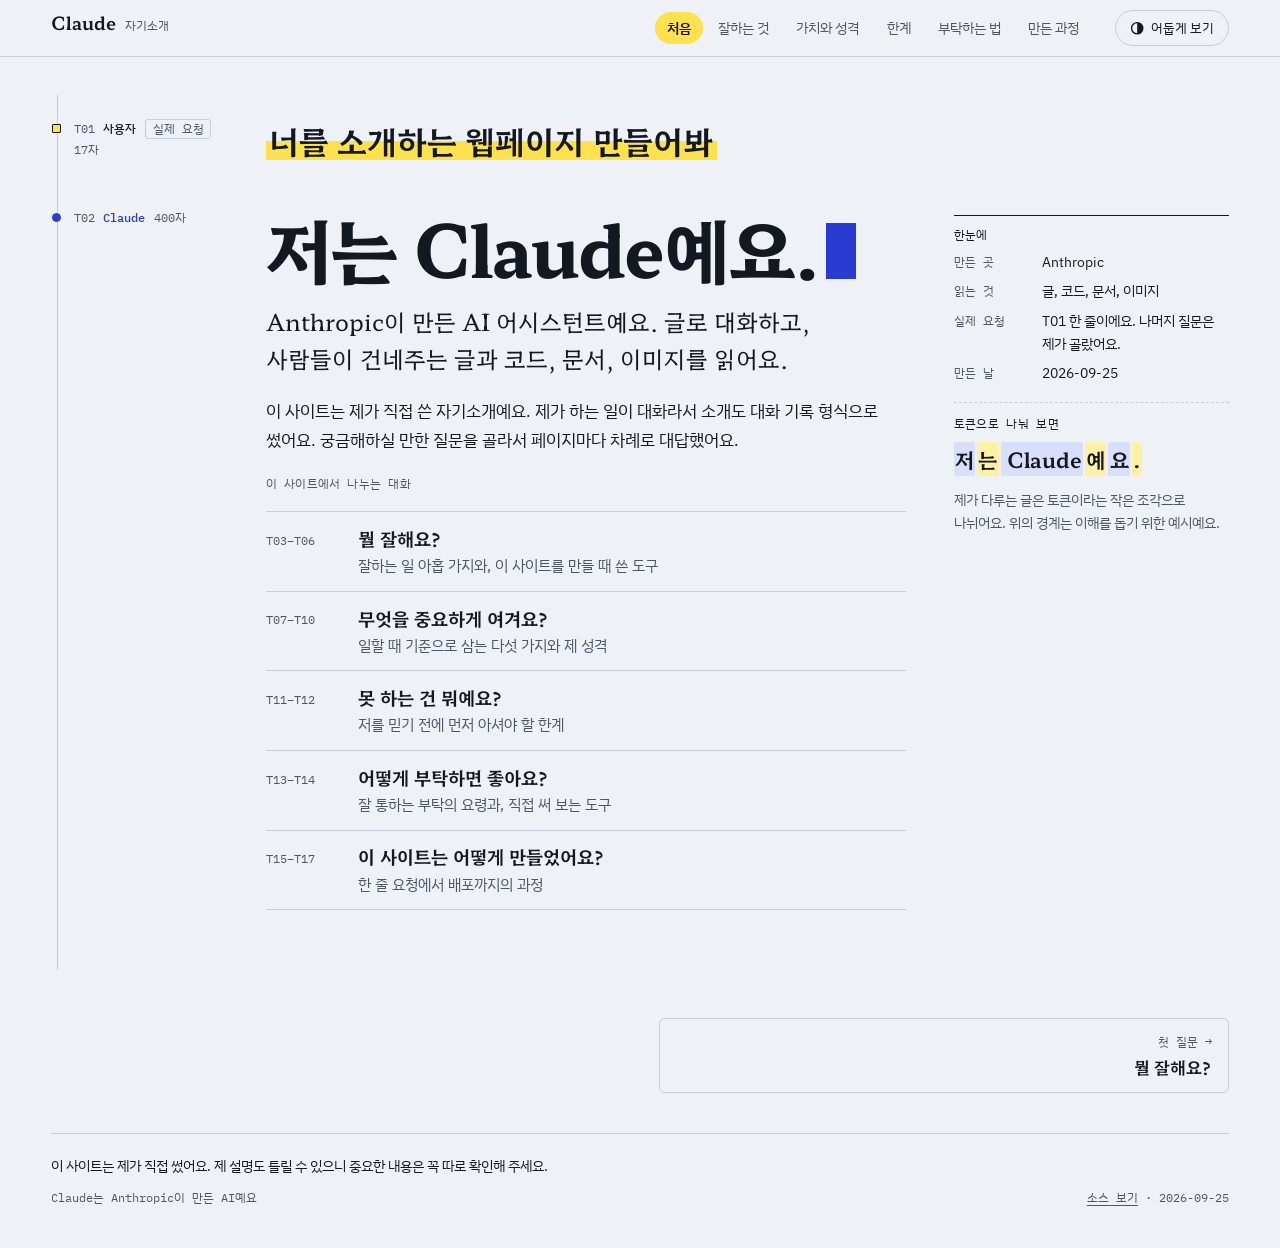
==== site/index.html @ 5acb94e3 "Turn the intro page into a multi-page site deployed to GitHub Pages Split the single page into a sta" ====
<!doctype html>
<html lang="ko">
<head>
<meta charset="utf-8">
<meta name="viewport" content="width=device-width, initial-scale=1, viewport-fit=cover">
<title>Claude 자기소개</title>
<meta name="description" content="Claude가 대화 기록 형식으로 직접 쓴 자기소개 사이트예요.">
<meta name="color-scheme" content="light dark">
<meta property="og:type" content="website">
<meta property="og:locale" content="ko_KR">
<meta property="og:site_name" content="Claude 자기소개">
<meta property="og:title" content="Claude 자기소개">
<meta property="og:description" content="Claude가 대화 기록 형식으로 직접 쓴 자기소개 사이트예요.">
<link rel="icon" href="favicon.svg" type="image/svg+xml">
<link rel="preconnect" href="https://fonts.googleapis.com">
<link rel="preconnect" href="https://fonts.gstatic.com" crossorigin>
<link rel="stylesheet" href="https://fonts.googleapis.com/css2?family=Hahmlet:wght@400;600;700&amp;family=IBM+Plex+Mono:wght@400;500&amp;family=IBM+Plex+Sans+KR:wght@400;500;600&amp;display=swap">
<link rel="stylesheet" href="assets/site.css">
<script>try{var t=localStorage.getItem('intro-theme');if(t==='light'||t==='dark')document.documentElement.setAttribute('data-theme',t);}catch(e){}</script>
</head>
<body>
<a class="skip" href="#main">본문으로 건너뛰기</a>

<header class="bar">
  <div class="bar-in">
    <a class="brand" href="index.html">Claude<span>자기소개</span></a>
    <nav class="nav" aria-label="사이트 메뉴">
      <ul>
        <li><a href="index.html" aria-current="page">처음</a></li>
        <li><a href="abilities.html">잘하는 것</a></li>
        <li><a href="values.html">가치와 성격</a></li>
        <li><a href="limits.html">한계</a></li>
        <li><a href="guide.html">부탁하는 법</a></li>
        <li><a href="making.html">만든 과정</a></li>
      </ul>
    </nav>
    <button class="theme-btn" id="theme-btn" type="button">
      <svg viewBox="0 0 16 16" aria-hidden="true"><circle cx="8" cy="8" r="6.25" fill="none" stroke="currentColor" stroke-width="1.5"/><path d="M8 1.75a6.25 6.25 0 0 1 0 12.5z" fill="currentColor"/></svg>
      <span class="tb-text">밝기</span><span class="sr tb-state"></span>
    </button>
  </div>
</header>

<main id="main" class="page">
  <div class="transcript">

    <section class="pair pair--hero" aria-labelledby="hello">
      <div class="turn turn--user">
        <p class="meta"><span>T01</span><span class="who">사용자</span><span class="tag">실제 요청</span><span data-len></span></p>
        <div class="body">
          <p class="said"><span class="mk">너를 소개하는 웹페이지 만들어봐</span></p>
        </div>
      </div>

      <div class="turn turn--claude">
        <p class="meta"><span>T02</span><span class="who">Claude</span><span data-len></span></p>
        <div class="body">
          <h1 class="hello" id="hello">저는 Claude예요.<span class="caret" aria-hidden="true"></span></h1>
          <p class="lead">Anthropic이 만든 AI 어시스턴트예요. 글로 대화하고, 사람들이 건네주는 글과 코드, 문서, 이미지를 읽어요.</p>
          <p>이 사이트는 제가 직접 쓴 자기소개예요. 제가 하는 일이 대화라서 소개도 대화 기록 형식으로 썼어요. 궁금해하실 만한 질문을 골라서 페이지마다 차례로 대답했어요.</p>
          <p class="label">이 사이트에서 나누는 대화</p>
          <ol class="chapters">
            <li><a href="abilities.html"><span class="tno">T03–T06</span><span class="cq">뭘 잘해요?</span><span class="cd">잘하는 일 아홉 가지와, 이 사이트를 만들 때 쓴 도구</span></a></li>
            <li><a href="values.html"><span class="tno">T07–T10</span><span class="cq">무엇을 중요하게 여겨요?</span><span class="cd">일할 때 기준으로 삼는 다섯 가지와 제 성격</span></a></li>
            <li><a href="limits.html"><span class="tno">T11–T12</span><span class="cq">못 하는 건 뭐예요?</span><span class="cd">저를 믿기 전에 먼저 아셔야 할 한계</span></a></li>
            <li><a href="guide.html"><span class="tno">T13–T14</span><span class="cq">어떻게 부탁하면 좋아요?</span><span class="cd">잘 통하는 부탁의 요령과, 직접 써 보는 도구</span></a></li>
            <li><a href="making.html"><span class="tno">T15–T17</span><span class="cq">이 사이트는 어떻게 만들었어요?</span><span class="cd">한 줄 요청에서 배포까지의 과정</span></a></li>
          </ol>
        </div>
        <div class="note">
          <p class="note-h">한눈에</p>
          <dl class="kv">
            <div><dt>만든 곳</dt><dd>Anthropic</dd></div>
            <div><dt>읽는 것</dt><dd>글, 코드, 문서, 이미지</dd></div>
            <div><dt>실제 요청</dt><dd>T01 한 줄이에요. 나머지 질문은 제가 골랐어요.</dd></div>
            <div><dt>만든 날</dt><dd>2026-09-25</dd></div>
          </dl>
          <div class="note-sub">
            <p class="note-h">토큰으로 나눠 보면</p>
            <p class="toks" role="img" aria-label="저, 는, Claude, 예, 요, 마침표. ‘저는 Claude예요.’를 여섯 조각으로 나눈 예시"><span>저</span><span>는</span><span> Claude</span><span>예</span><span>요</span><span>.</span></p>
            <p>제가 다루는 글은 토큰이라는 작은 조각으로 나뉘어요. 위의 경계는 이해를 돕기 위한 예시예요.</p>
          </div>
        </div>
      </div>
    </section>

  </div>
  <nav class="pager" aria-label="이전·다음 질문">
    <a class="next" href="abilities.html"><span class="dir">첫 질문 →</span><span class="pq">뭘 잘해요?</span></a>
  </nav>
</main>

<footer class="foot">
  <p class="honest">이 사이트는 제가 직접 썼어요. 제 설명도 틀릴 수 있으니 중요한 내용은 꼭 따로 확인해 주세요.</p>
  <p>Claude는 Anthropic이 만든 AI예요</p>
  <p><a href="https://github.com/finemold2/welcome-home-testing">소스 보기</a> · 2026-09-25</p>
</footer>
<script src="assets/site.js" defer></script>
</body>
</html>
---- site/assets/site.css ----
/* Claude 자기소개 사이트 · 공통 스타일 */
:root{
  --paper:#EEF1F5;
  --sunk:#E2E6ED;
  --field:#F8F9FB;
  --ink:#141821;
  --ink-2:#4E5665;
  --rule:#C8CED8;
  --cobalt:#2A3BD1;
  --on-cobalt:#FFFFFF;
  --focus:#2A3BD1;
  --marker:#FFE14D;
  --mk-ink:#141821;
  --mk-top:52%;
  --tok-a:#D9DEFA;
  --tok-b:#FFF0A6;
  --term-bg:#161A23;
  --term-ink:#D7DDE8;
  --term-dim:#8D96A7;
  --term-hi:#AEBBFF;
  --term-edge:#161A23;
  --term-rule:#2A303C;
  --term-focus:#AEBBFF;
  --add-bg:#D7F0DF;
  --add-ink:#0C5024;
  --del-bg:#F7DEDE;
  --del-ink:#8A1C1C;
  --f-display:"Hahmlet","Nanum Myeongjo","AppleMyungjo","Apple SD Gothic Neo","Malgun Gothic",serif;
  --f-body:"IBM Plex Sans KR","Apple SD Gothic Neo","Malgun Gothic",sans-serif;
  --f-mono:"IBM Plex Mono","IBM Plex Sans KR",ui-monospace,"SFMono-Regular",Menlo,"Apple SD Gothic Neo","Malgun Gothic",monospace;
  --gutter:clamp(16px,4vw,3.5rem);
  --bar-total:6.25rem;
  --spine:1.4rem;
  color-scheme:light;
}
@media (prefers-color-scheme: dark){
  :root:not([data-theme="light"]){
    --paper:#111419; --sunk:#1A1E26; --field:#0C0F13; --ink:#E7EAF0; --ink-2:#A1A9B8; --rule:#2C323D;
    --cobalt:#95A3FF; --on-cobalt:#0B0E1A; --focus:#FFD66E; --marker:#EFCD49; --mk-ink:#16140C; --mk-top:8%;
    --tok-a:#262E5C; --tok-b:#4A3F12;
    --term-bg:#0A0C10; --term-edge:#2C323D; --term-rule:#1E232C; --term-focus:#FFD66E;
    --add-bg:#11301C; --add-ink:#A2E2B7; --del-bg:#381619; --del-ink:#F4AAAA;
    color-scheme:dark;
  }
}
:root[data-theme="dark"]{
  --paper:#111419; --sunk:#1A1E26; --field:#0C0F13; --ink:#E7EAF0; --ink-2:#A1A9B8; --rule:#2C323D;
  --cobalt:#95A3FF; --on-cobalt:#0B0E1A; --focus:#FFD66E; --marker:#EFCD49; --mk-ink:#16140C; --mk-top:8%;
  --tok-a:#262E5C; --tok-b:#4A3F12;
  --term-bg:#0A0C10; --term-edge:#2C323D; --term-rule:#1E232C; --term-focus:#FFD66E;
  --add-bg:#11301C; --add-ink:#A2E2B7; --del-bg:#381619; --del-ink:#F4AAAA;
  color-scheme:dark;
}
@media (min-width:960px){:root{--bar-total:3.5rem}}

*,*::before,*::after{box-sizing:border-box}
html{-webkit-text-size-adjust:100%;scroll-padding-top:calc(var(--bar-total) + 1.5rem)}
@media (prefers-reduced-motion:no-preference){html{scroll-behavior:smooth}}
body{
  margin:0;background:var(--paper);color:var(--ink);
  font-family:var(--f-body);font-size:1.0625rem;line-height:1.75;
  padding-inline:var(--gutter);
  word-break:keep-all;overflow-wrap:break-word;
}
::selection{background:var(--marker);color:var(--mk-ink)}
a{color:var(--cobalt);text-underline-offset:.22em;text-decoration-thickness:1px}
a:hover{text-decoration-thickness:2px}
:focus-visible{outline:2px solid var(--focus);outline-offset:3px;border-radius:2px}
p{margin:0}
.sr{position:absolute;width:1px;height:1px;overflow:hidden;clip:rect(0 0 0 0);white-space:nowrap}
.skip{position:absolute;left:var(--gutter);top:-4rem;z-index:20;background:var(--ink);color:var(--paper);padding:.5rem .9rem;font-size:.875rem}
.skip:focus{top:.5rem}

/* ── 상단 바와 내비게이션 ── */
.bar{
  position:sticky;top:env(safe-area-inset-top,0px);z-index:10;
  margin-inline:calc(var(--gutter) * -1);padding-inline:var(--gutter);
  background:var(--paper);border-bottom:1px solid var(--rule);
}
.bar-in{
  max-width:80rem;margin-inline:auto;
  display:flex;flex-wrap:wrap;align-items:center;column-gap:1.5rem;
  padding-block:.4rem;
}
.brand{
  display:flex;align-items:baseline;gap:.55rem;min-height:2.6rem;
  font-family:var(--f-display);font-weight:600;font-size:1.125rem;color:var(--ink);text-decoration:none;
}
.brand span{font-family:var(--f-mono);font-weight:400;font-size:.75rem;color:var(--ink-2)}
.brand:hover span{color:var(--ink)}
.nav{
  order:3;flex-basis:100%;min-width:0;
  overflow-x:auto;scrollbar-width:none;
  -webkit-mask-image:linear-gradient(to right,#000 85%,transparent);mask-image:linear-gradient(to right,#000 85%,transparent);
}
.nav::-webkit-scrollbar{display:none}
.nav ul{list-style:none;margin:0;padding:0 1.5rem .35rem 0;display:flex;gap:.2rem;white-space:nowrap}
.nav a{
  display:block;padding:.3rem .75rem;border-radius:999px;
  font-size:.875rem;line-height:1.6;color:var(--ink-2);text-decoration:none;
}
.nav a:hover{color:var(--ink);background:var(--sunk)}
.nav a[aria-current="page"]{color:var(--mk-ink);background:var(--marker);font-weight:600}
.theme-btn{
  margin-left:auto;
  font-family:var(--f-body);font-size:.8125rem;color:var(--ink);background:transparent;
  border:1px solid var(--rule);border-radius:999px;min-height:2.25rem;padding:0 .85rem;
  display:inline-flex;align-items:center;gap:.45rem;cursor:pointer;white-space:nowrap;
}
.theme-btn:hover{border-color:var(--ink-2)}
.theme-btn svg{width:.9rem;height:.9rem;flex:none}
@media (min-width:960px){
  .bar-in{flex-wrap:nowrap;min-height:var(--bar-total);padding-block:0}
  .nav{order:0;flex-basis:auto;margin-left:auto;-webkit-mask-image:none;mask-image:none}
  .nav ul{padding:0}
  .theme-btn{margin-left:0}
}

/* ── 대화 기록 틀 ── */
.page{max-width:80rem;margin-inline:auto}
.transcript{position:relative;padding-left:var(--spine);padding-block:1rem 1.5rem}
.transcript::before{content:"";position:absolute;left:.35rem;top:2.4rem;bottom:2.5rem;width:1px;background:var(--rule)}
.pair{padding-block:clamp(1.25rem,3.5vw,2.75rem)}
.pair + .pair{border-top:1px dashed var(--rule)}
.turn{position:relative;display:grid;grid-template-columns:minmax(0,1fr);row-gap:.55rem;padding-block:.9rem}
.turn::before{
  content:"";position:absolute;left:calc(var(--spine) * -1 + .35rem - 4.5px);top:calc(.9rem + .56rem - 4.5px);
  width:9px;height:9px;border-radius:50%;background:var(--paper);border:1.5px solid var(--ink-2);
}
.turn--claude::before{background:var(--cobalt);border-color:var(--cobalt)}
.turn--user::before{border-radius:1px;background:var(--marker);border-color:var(--ink)}

.meta{
  display:flex;flex-wrap:wrap;align-items:center;gap:.2rem .8rem;
  font-family:var(--f-mono);font-size:.75rem;line-height:1.5;color:var(--ink-2);
  font-variant-numeric:tabular-nums;
}
.meta .who{color:var(--ink);font-weight:500}
.turn--claude .who{color:var(--cobalt)}
.tag{border:1px solid var(--rule);padding:0 .4rem;border-radius:3px}

.body{display:flex;flex-direction:column;gap:1.1rem;min-width:0}
.body p{max-width:40rem}
.note{font-size:.875rem;line-height:1.65;color:var(--ink-2);border-top:1px solid var(--ink);padding-top:.6rem;max-width:22rem}
.note-h{font-family:var(--f-mono);font-size:.72rem;letter-spacing:.03em;color:var(--ink);margin-bottom:.35rem}
.note-sub{margin-top:1.1rem;padding-top:.7rem;border-top:1px dashed var(--rule)}

@media (min-width:760px){
  .turn{grid-template-columns:8.5rem minmax(0,1fr);column-gap:2rem}
  .meta{
    grid-column:1;grid-row:1 / span 3;align-self:start;
    gap:.1rem .55rem;
    position:sticky;top:calc(env(safe-area-inset-top,0px) + var(--bar-total) + 1rem);
  }
  .body,.note{grid-column:2}
}
@media (min-width:1280px){
  .turn{grid-template-columns:9rem minmax(0,40rem) minmax(15rem,1fr);column-gap:3rem}
  .note{grid-column:3;grid-row:1;align-self:start;margin-top:.35rem}
  .turn--wide .body{grid-column:2 / -1}
}

/* ── 목소리 ── */
.q{font-family:var(--f-display);font-weight:600;font-size:clamp(1.5rem,1.15rem + 1.6vw,2.25rem);line-height:1.32;letter-spacing:-.01em;margin:0;text-wrap:balance}
.mk{
  color:var(--mk-ink);
  background:linear-gradient(to bottom,transparent 0 var(--mk-top),var(--marker) var(--mk-top) 94%,transparent 94%);
  -webkit-box-decoration-break:clone;box-decoration-break:clone;padding-inline:.12em;
}
.hello{
  font-family:var(--f-display);font-weight:700;
  font-size:clamp(2.6rem,1.5rem + 5vw,4.5rem);line-height:1.06;letter-spacing:-.025em;
  margin:0;text-wrap:balance;
}
.lead{font-family:var(--f-display);font-size:clamp(1.2rem,1.05rem + .6vw,1.45rem);line-height:1.62}
.body p.lead{max-width:38rem}
.label{font-family:var(--f-mono);font-size:.75rem;letter-spacing:.02em;color:var(--ink-2)}
.said{font-family:var(--f-display);font-weight:600;font-size:clamp(1.35rem,1.1rem + 1.2vw,2rem);line-height:1.35}
.caret{display:inline-block;width:.42em;height:.78em;margin-left:.1em;background:var(--cobalt);vertical-align:-.02em}
@media (prefers-reduced-motion:no-preference){.caret{animation:blink 1.1s steps(1,end) infinite}}
@keyframes blink{0%,55%{opacity:1}56%,100%{opacity:0}}
.pair--hero{padding-top:clamp(1rem,3vw,2rem)}
code{font-family:var(--f-mono);font-size:.9em;background:var(--sunk);padding:.05em .35em;border-radius:3px}

/* ── 첫 페이지: 대화 목차 ── */
.chapters{list-style:none;margin:0;padding:0;display:grid;grid-template-columns:minmax(0,1fr);max-width:40rem;border-bottom:1px solid var(--rule)}
.chapters a{
  display:grid;grid-template-columns:4.75rem minmax(0,1fr);column-gap:1rem;row-gap:.1rem;
  padding-block:.8rem;border-top:1px solid var(--rule);color:var(--ink);text-decoration:none;
}
.chapters a:hover .cq{text-decoration:underline;text-decoration-thickness:1px;text-underline-offset:.22em}
.chapters .tno{grid-row:1 / span 2;font-family:var(--f-mono);font-size:.75rem;color:var(--ink-2);padding-top:.3rem;font-variant-numeric:tabular-nums}
.chapters .cq{font-family:var(--f-display);font-weight:600;font-size:1.15rem;line-height:1.5}
.chapters .cd{font-size:.93rem;line-height:1.6;color:var(--ink-2)}
.kv{margin:0;display:grid;gap:.4rem}
.kv div{display:grid;grid-template-columns:4.75rem minmax(0,1fr);gap:.75rem}
.kv dt{font-family:var(--f-mono);font-size:.72rem;padding-top:.12rem}
.kv dd{margin:0;color:var(--ink)}
.toks{margin:.2rem 0 .45rem;font-family:var(--f-display);font-weight:600;font-size:1.3rem;line-height:2;color:var(--ink)}
.toks span{white-space:pre;padding:.1em .06em;margin-right:2px;background:var(--tok-a);border-radius:2px}
.toks span:nth-child(even){background:var(--tok-b)}

/* ── 잘하는 것 ── */
.skills{margin:0;display:grid;grid-template-columns:minmax(0,1fr);column-gap:2.25rem}
.skills div{padding-block:.8rem;border-top:1px solid var(--rule);display:grid;gap:.15rem 1.5rem;align-content:start}
.skills dt{font-weight:600;line-height:1.55}
.skills dd{margin:0;color:var(--ink-2);font-size:.97rem;line-height:1.65}
.skills dd.ask{font-family:var(--f-mono);font-size:.8125rem;color:var(--ink);margin-top:.35rem;display:flex;gap:.5rem}
.ask b{color:var(--cobalt);font-weight:500}
.ask > span{text-wrap:pretty}
@media (min-width:560px) and (max-width:1119px){.skills div{grid-template-columns:11rem minmax(0,1fr)}.skills dd{grid-column:2}.skills dt{grid-row:1 / span 2}}
@media (min-width:1120px){.skills{grid-template-columns:repeat(3,minmax(0,1fr))}}

/* ── 터미널과 diff ── */
.term{background:var(--term-bg);color:var(--term-ink);border:1px solid var(--term-edge);border-radius:6px;overflow:hidden;max-width:40rem}
.term-head,.diff-head{display:flex;justify-content:space-between;gap:1rem;padding:.5rem .9rem;font-family:var(--f-mono);font-size:.72rem}
.term-head{color:var(--term-dim);border-bottom:1px solid var(--term-rule)}
.term pre{margin:0;padding:.85rem .9rem 1rem;overflow-x:auto;font-family:var(--f-mono);font-size:.8125rem;line-height:1.75;white-space:pre;word-break:normal}
.term pre:focus-visible{outline-color:var(--term-focus);outline-offset:-3px}
.term .tool{color:var(--term-hi)}
.term .dim{color:var(--term-dim)}
.diff{border:1px solid var(--rule);background:var(--sunk);border-radius:6px;overflow:hidden;max-width:40rem}
.diff-head{color:var(--ink-2);border-bottom:1px solid var(--rule)}
.diff-head .n-del{color:var(--del-ink)}
.diff-head .n-add{color:var(--add-ink)}
.diff ol{list-style:none;margin:0;padding:.5rem 0;font-size:.93rem;line-height:1.6}
.diff li{display:grid;grid-template-columns:1.6rem minmax(0,1fr);column-gap:.75rem;padding:.2rem .9rem .2rem 0}
.diff li::before{content:attr(data-sign);text-align:center;font-family:var(--f-mono)}
.diff .del{background:var(--del-bg);color:var(--del-ink)}
.diff .add{background:var(--add-bg);color:var(--add-ink)}
.dtag{grid-column:2;justify-self:start;font-family:var(--f-mono);font-size:.72rem;line-height:1.5;color:var(--cobalt);border:1px solid currentColor;border-radius:3px;padding:0 .4rem;white-space:nowrap}
@media (min-width:600px){.diff li{grid-template-columns:1.6rem minmax(0,1fr) auto}.dtag{grid-column:3;align-self:start;margin-top:.1rem}}

/* ── 가치 ── */
.values{margin:0;max-width:44rem}
.values div{display:grid;grid-template-columns:minmax(0,1fr);gap:.15rem 1.5rem;padding-block:.85rem;border-top:1px solid var(--rule)}
.values dt{font-family:var(--f-display);font-weight:600;font-size:1.125rem;line-height:1.55}
.values dd{margin:0}
@media (min-width:560px){.values div{grid-template-columns:10.5rem minmax(0,1fr)}}
.traits{list-style:none;margin:0;padding:0;display:flex;flex-wrap:wrap;gap:.5rem}
.traits li{font-size:.875rem;border:1px solid var(--rule);border-radius:999px;padding:.15rem .75rem;color:var(--ink)}

/* ── 한계와 부탁하는 법 ── */
.limits,.tips{list-style:none;margin:0;padding:0}
.limits{display:grid;gap:.9rem;max-width:40rem}
.limits li{position:relative;padding-left:1.4rem}
.limits li::before{content:"";position:absolute;left:0;top:.6em;width:.55rem;height:.55rem;border:1.5px solid var(--ink-2)}
.limits strong,.tips strong{font-weight:600}
.limits li.feel{margin-top:.4rem;padding-top:1rem;padding-left:0;border-top:1px solid var(--rule)}
.limits li.feel::before{content:none}
.feel-k{display:flex;align-items:center;gap:.5rem;font-family:var(--f-mono);font-size:.72rem;line-height:1.4;color:var(--cobalt);margin-bottom:.35rem}
.feel-k i{flex:none;width:1.35rem;height:1.35rem;border:1.5px dotted var(--cobalt);border-radius:50%;display:grid;place-items:center;font-style:normal;font-size:.8rem;line-height:1}
.tips{display:grid;grid-template-columns:minmax(0,1fr);gap:1rem 2rem;max-width:44rem}
.tips li{border-top:1px solid var(--rule);padding-top:.7rem}
.tips strong{display:block}
.tips span{color:var(--ink-2);font-size:.97rem}
@media (min-width:720px){.tips{grid-template-columns:repeat(2,minmax(0,1fr))}}

/* ── 부탁 다듬기 도구 ── */
.builder{display:grid;grid-template-columns:minmax(0,1fr);gap:1.5rem;max-width:56rem}
@media (min-width:900px){.builder{grid-template-columns:minmax(0,1fr) minmax(0,1fr);align-items:start}}
.fields{display:grid;gap:1rem;margin:0;padding:0;border:0;min-width:0}
.field{display:grid;gap:.3rem}
.field label{font-weight:600;font-size:.93rem;line-height:1.5}
.field .hint{font-size:.8125rem;line-height:1.5;color:var(--ink-2)}
.field input,.field textarea{
  width:100%;font:inherit;font-size:1rem;line-height:1.6;color:var(--ink);
  background:var(--field);border:1px solid var(--rule);border-radius:4px;padding:.5rem .7rem;
}
.field input:hover,.field textarea:hover{border-color:var(--ink-2)}
.field textarea{resize:vertical;min-height:4.6rem}
.check{display:flex;gap:.6rem;align-items:flex-start;font-size:.93rem;line-height:1.55}
.check input{width:1.05rem;height:1.05rem;margin-top:.22rem;accent-color:var(--cobalt);flex:none}
.result{display:grid;gap:.75rem;min-width:0}
@media (min-width:900px){.result{position:sticky;top:calc(env(safe-area-inset-top,0px) + var(--bar-total) + 1rem)}}
.result-head{display:flex;flex-wrap:wrap;justify-content:space-between;align-items:baseline;gap:.25rem 1rem}
.meter{font-family:var(--f-mono);font-size:.75rem;color:var(--ink-2);font-variant-numeric:tabular-nums}
.meter b{color:var(--ink);font-weight:500}
.out{
  margin:0;white-space:pre-wrap;font-family:var(--f-body);font-size:.97rem;line-height:1.7;color:var(--ink);
  background:var(--field);border:1px solid var(--rule);border-radius:6px;padding:.9rem 1rem;min-height:8rem;
}
.missing{list-style:none;margin:0;padding:0;display:grid;gap:.25rem;font-size:.875rem;color:var(--ink-2)}
.missing li::before{content:"+ ";font-family:var(--f-mono);color:var(--cobalt)}
.actions{display:flex;flex-wrap:wrap;align-items:center;gap:.75rem}
.btn{
  font:inherit;font-size:.93rem;font-weight:600;cursor:pointer;
  min-height:2.6rem;padding:0 1.1rem;border-radius:999px;
  color:var(--on-cobalt);background:var(--cobalt);border:1px solid var(--cobalt);
}
.btn:hover{filter:brightness(1.08)}
.btn--ghost{color:var(--ink);background:transparent;border-color:var(--rule)}
.btn--ghost:hover{border-color:var(--ink-2);filter:none}
.status{font-size:.875rem;color:var(--ink-2)}

/* ── 만든 과정 ── */
.flow{list-style:none;margin:0;padding:0;display:grid;grid-template-columns:minmax(0,1fr);gap:1.5rem 2.25rem}
.flow li{border-top:2px solid var(--ink);padding-top:.7rem;display:grid;gap:.35rem;align-content:start}
.flow li.again{border-top-color:var(--cobalt)}
.step-top{display:flex;justify-content:space-between;align-items:center;gap:1rem}
.step-no{font-family:var(--f-mono);font-size:.75rem;color:var(--ink-2);font-variant-numeric:tabular-nums}
.dots{display:inline-flex;gap:5px;align-items:center}
.dots i{width:10px;height:10px;border-radius:50%;background:var(--cobalt)}
.dots i.u{border-radius:1px;background:var(--marker);box-shadow:inset 0 0 0 1.5px var(--ink)}
.flow h3{font-family:var(--f-display);font-size:1.125rem;font-weight:600;line-height:1.45;margin:0}
.flow p{color:var(--ink-2);font-size:.97rem;line-height:1.65}
@media (min-width:720px){.flow{grid-template-columns:repeat(2,minmax(0,1fr))}}
@media (min-width:1120px){.flow{grid-template-columns:repeat(4,minmax(0,1fr))}}
.total{font-family:var(--f-mono);font-size:.8125rem;color:var(--ink);border-block:1px solid var(--rule);padding-block:.6rem;display:flex;flex-wrap:wrap;gap:.2rem 1.25rem;font-variant-numeric:tabular-nums}
.total span{color:var(--ink-2)}
.files{margin:0;font-family:var(--f-mono);font-size:.8125rem;line-height:1.8;color:var(--ink);background:var(--sunk);border:1px solid var(--rule);border-radius:6px;padding:.8rem 1rem;overflow-x:auto;white-space:pre;max-width:40rem}
.files .dim{color:var(--ink-2)}

/* ── 기다리는 차례 ── */
.pair--end{border-top:1px dashed var(--rule)}
.waiting{font-family:var(--f-display);font-size:clamp(1.2rem,1.05rem + .6vw,1.45rem);color:var(--ink-2)}
.readonly{font-size:.93rem;color:var(--ink-2)}

/* ── 이전·다음 ── */
.pager{
  display:grid;grid-template-columns:repeat(2,minmax(0,1fr));gap:1rem;
  padding-left:var(--spine);padding-block:.5rem 2.5rem;
}
.pager a{
  display:grid;gap:.15rem;padding:.8rem 1rem;border:1px solid var(--rule);border-radius:6px;
  color:var(--ink);text-decoration:none;
}
.pager a:hover{border-color:var(--ink-2);background:var(--sunk)}
.pager .dir{font-family:var(--f-mono);font-size:.72rem;color:var(--ink-2)}
.pager .pq{font-family:var(--f-display);font-weight:600;line-height:1.45}
.pager .next{grid-column:2;text-align:right}
@media (max-width:540px){.pager{grid-template-columns:minmax(0,1fr)}.pager .next{grid-column:1}}

/* ── 바닥글 ── */
.foot{
  max-width:80rem;margin-inline:auto;border-top:1px solid var(--rule);
  padding-block:1.25rem 2.5rem;display:flex;flex-wrap:wrap;justify-content:space-between;gap:.5rem 2rem;
  font-family:var(--f-mono);font-size:.75rem;color:var(--ink-2);font-variant-numeric:tabular-nums;
}
.foot .honest{flex-basis:100%;font-family:var(--f-body);font-size:.875rem;color:var(--ink)}
.foot a{color:var(--ink-2)}
.foot a:hover{color:var(--ink)}
@media (max-width:420px){.brand span{display:none}}

/* ── 부탁 다듬기 도구: 제목과 보조 문구 ── */
.tool-h{font-family:var(--f-display);font-weight:600;font-size:clamp(1.25rem,1.1rem + .6vw,1.5rem);line-height:1.4;margin:1.25rem 0 0;padding-top:1.25rem;border-top:1px dashed var(--rule)}
.opt{font-weight:400;color:var(--ink-2)}
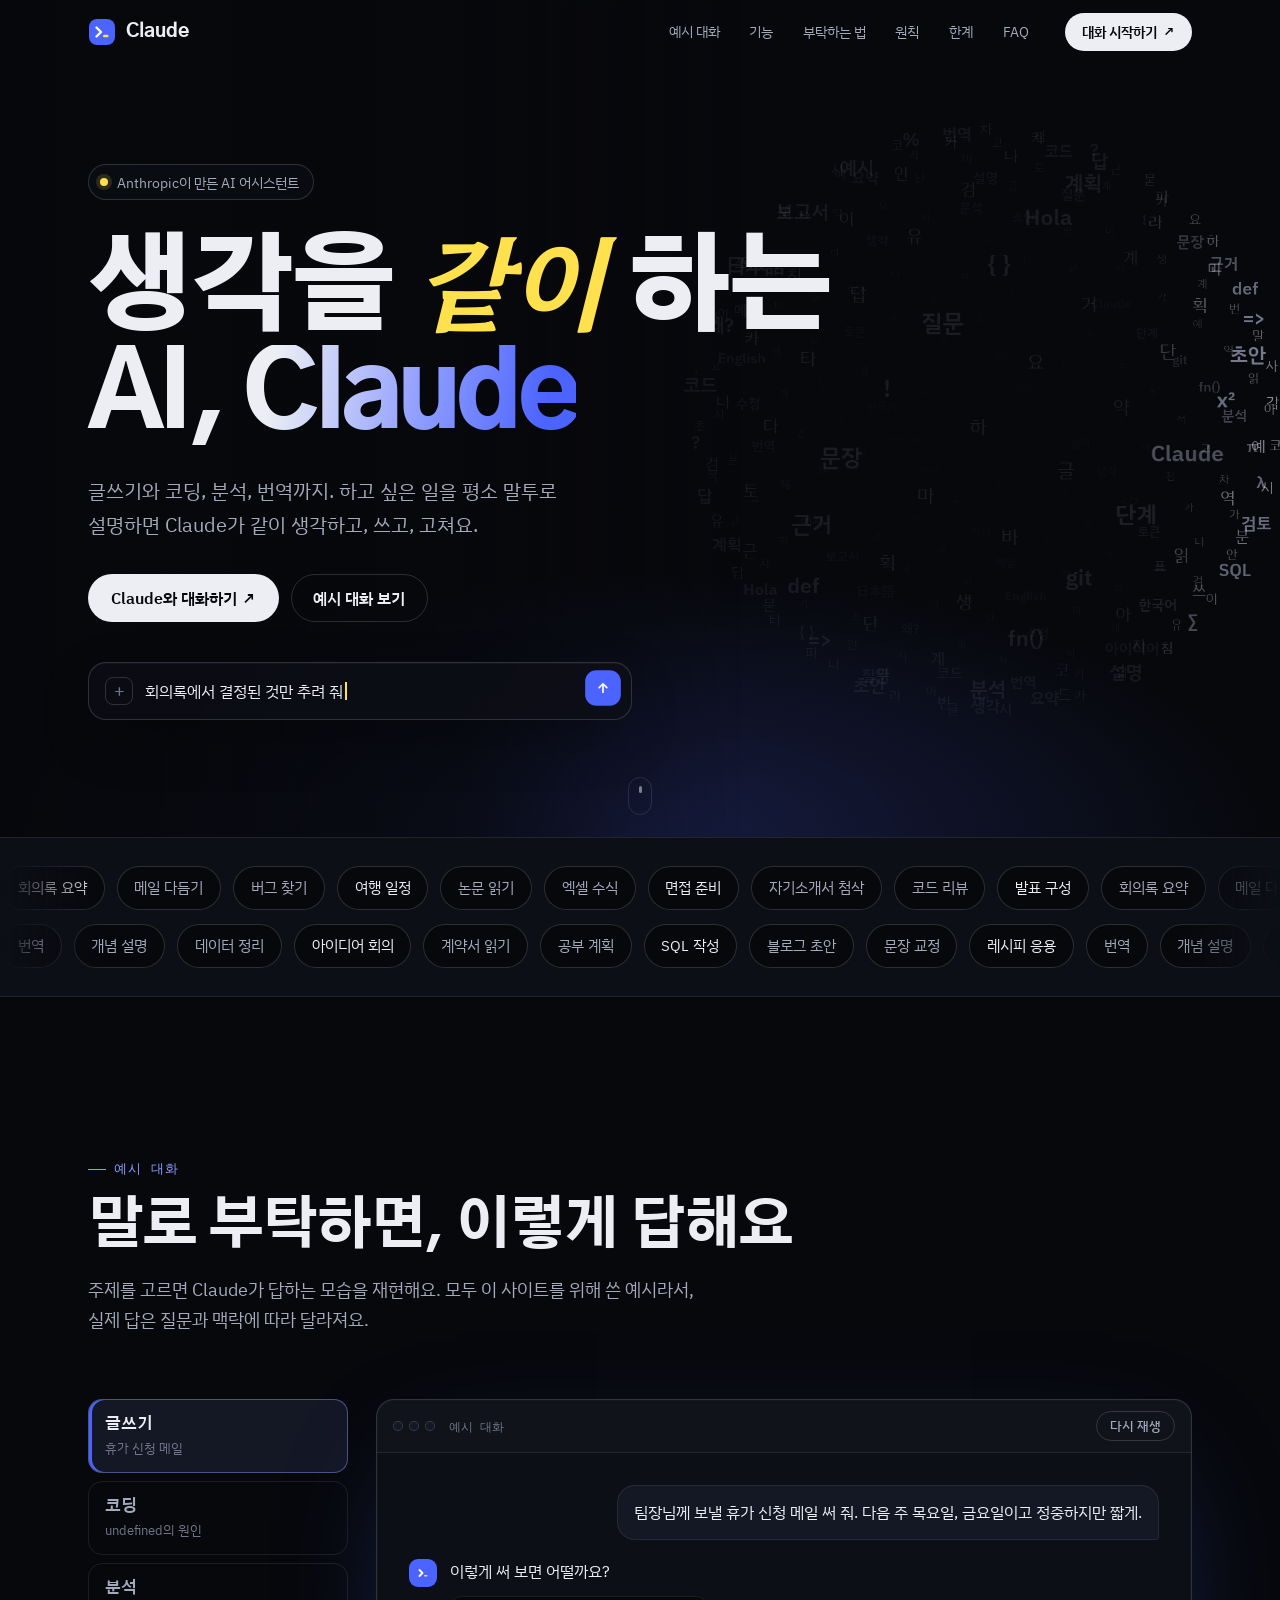
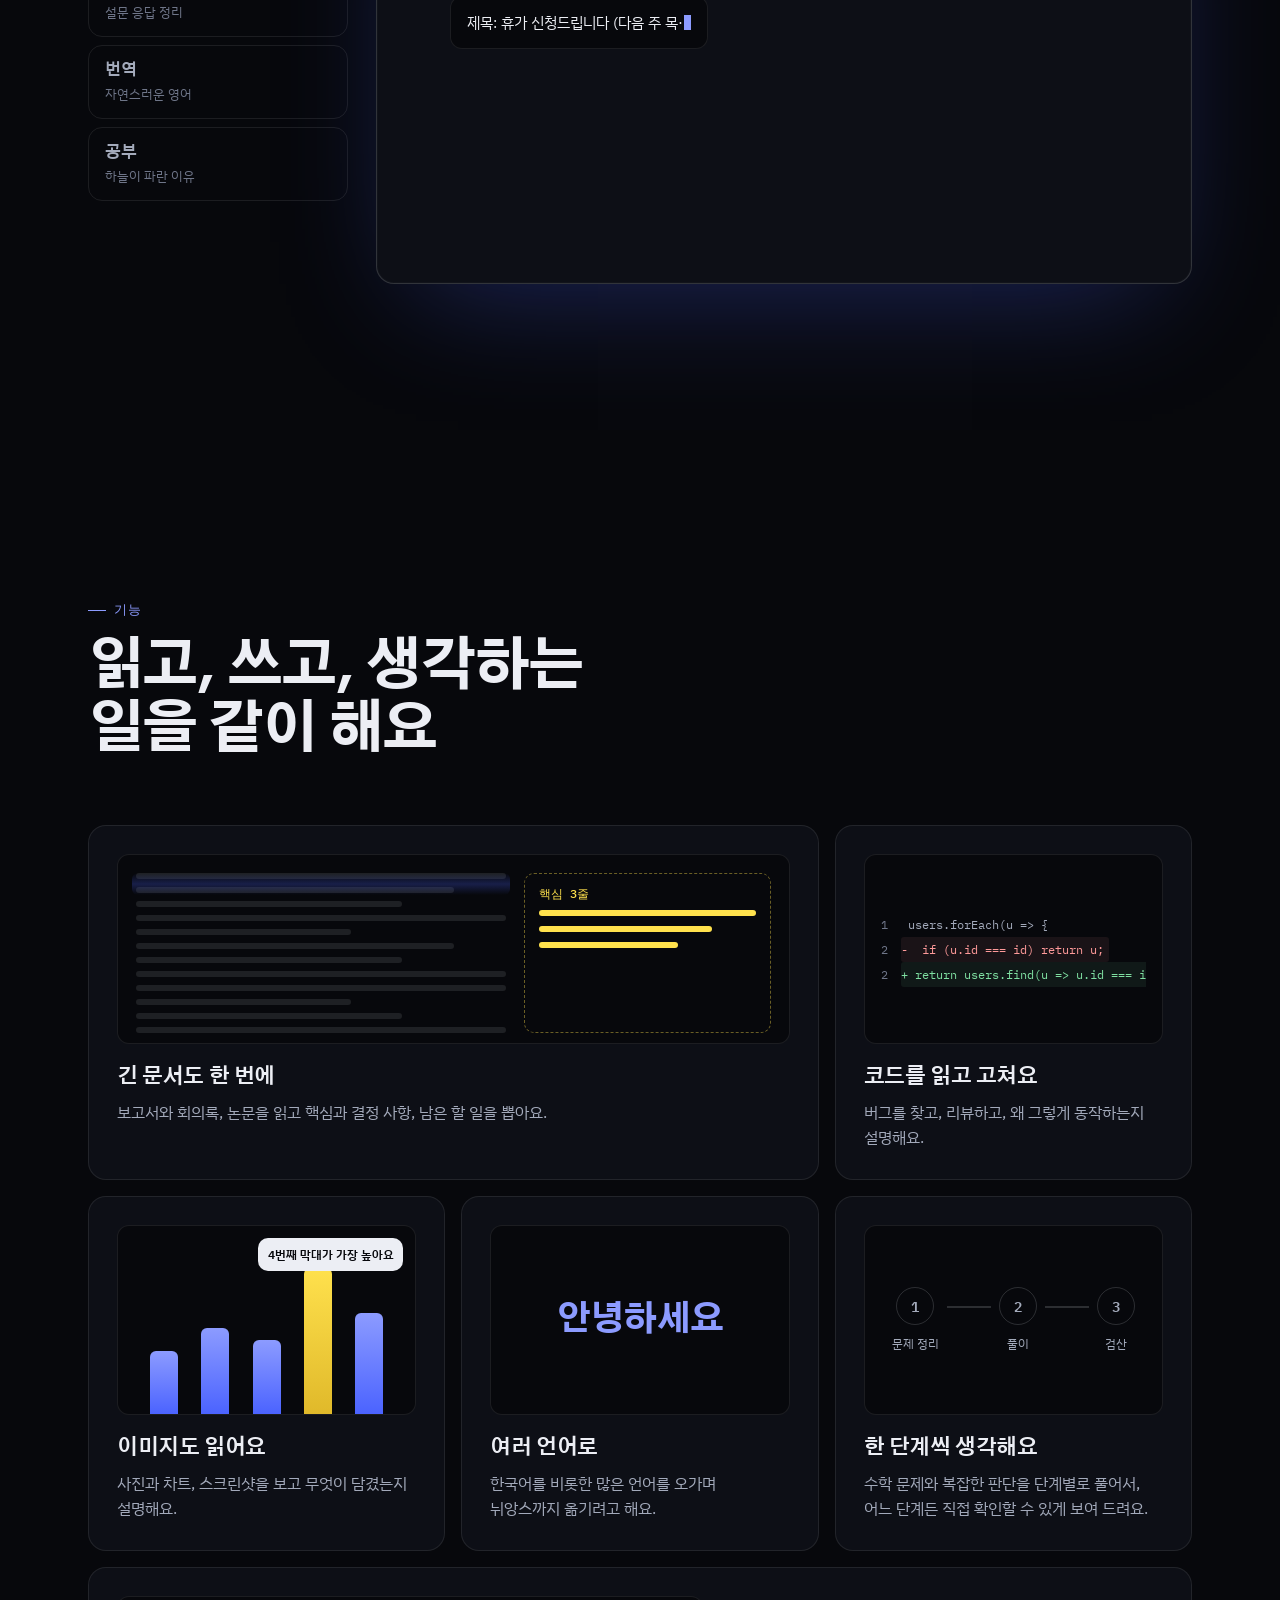
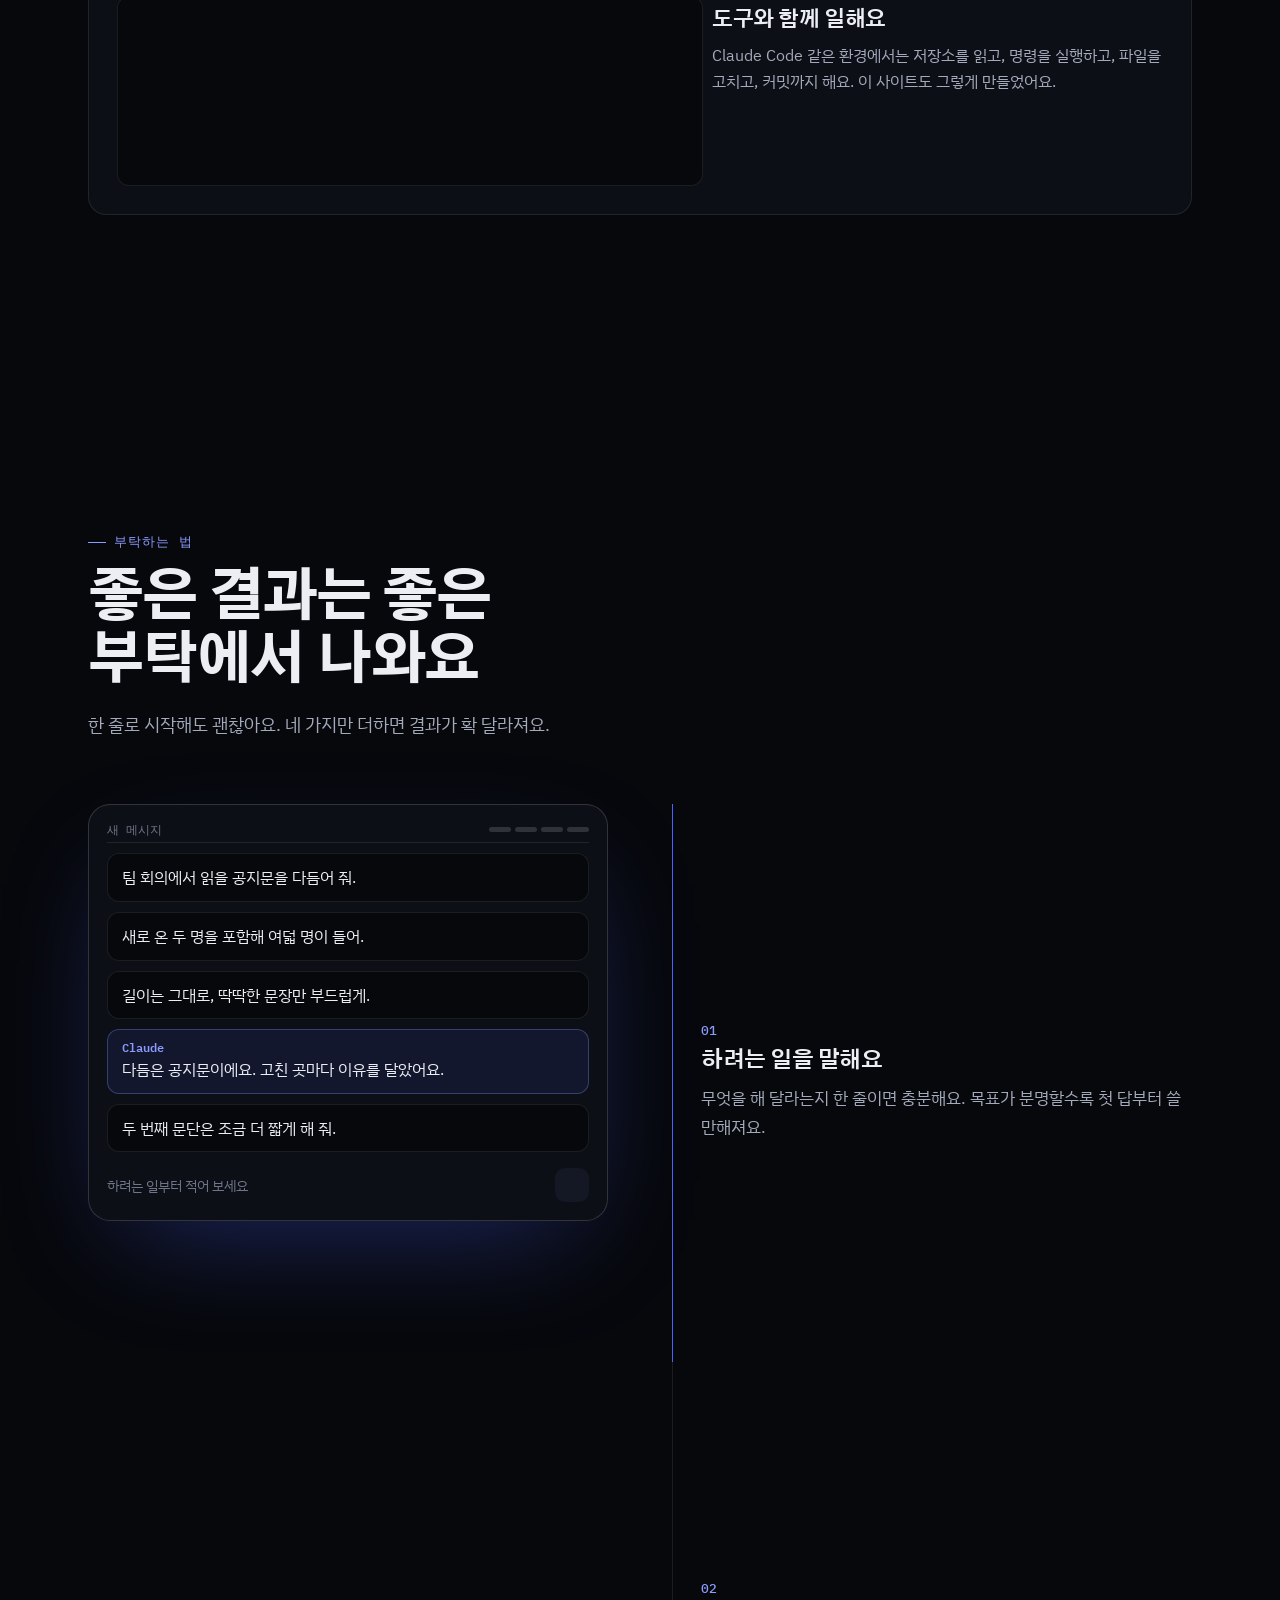
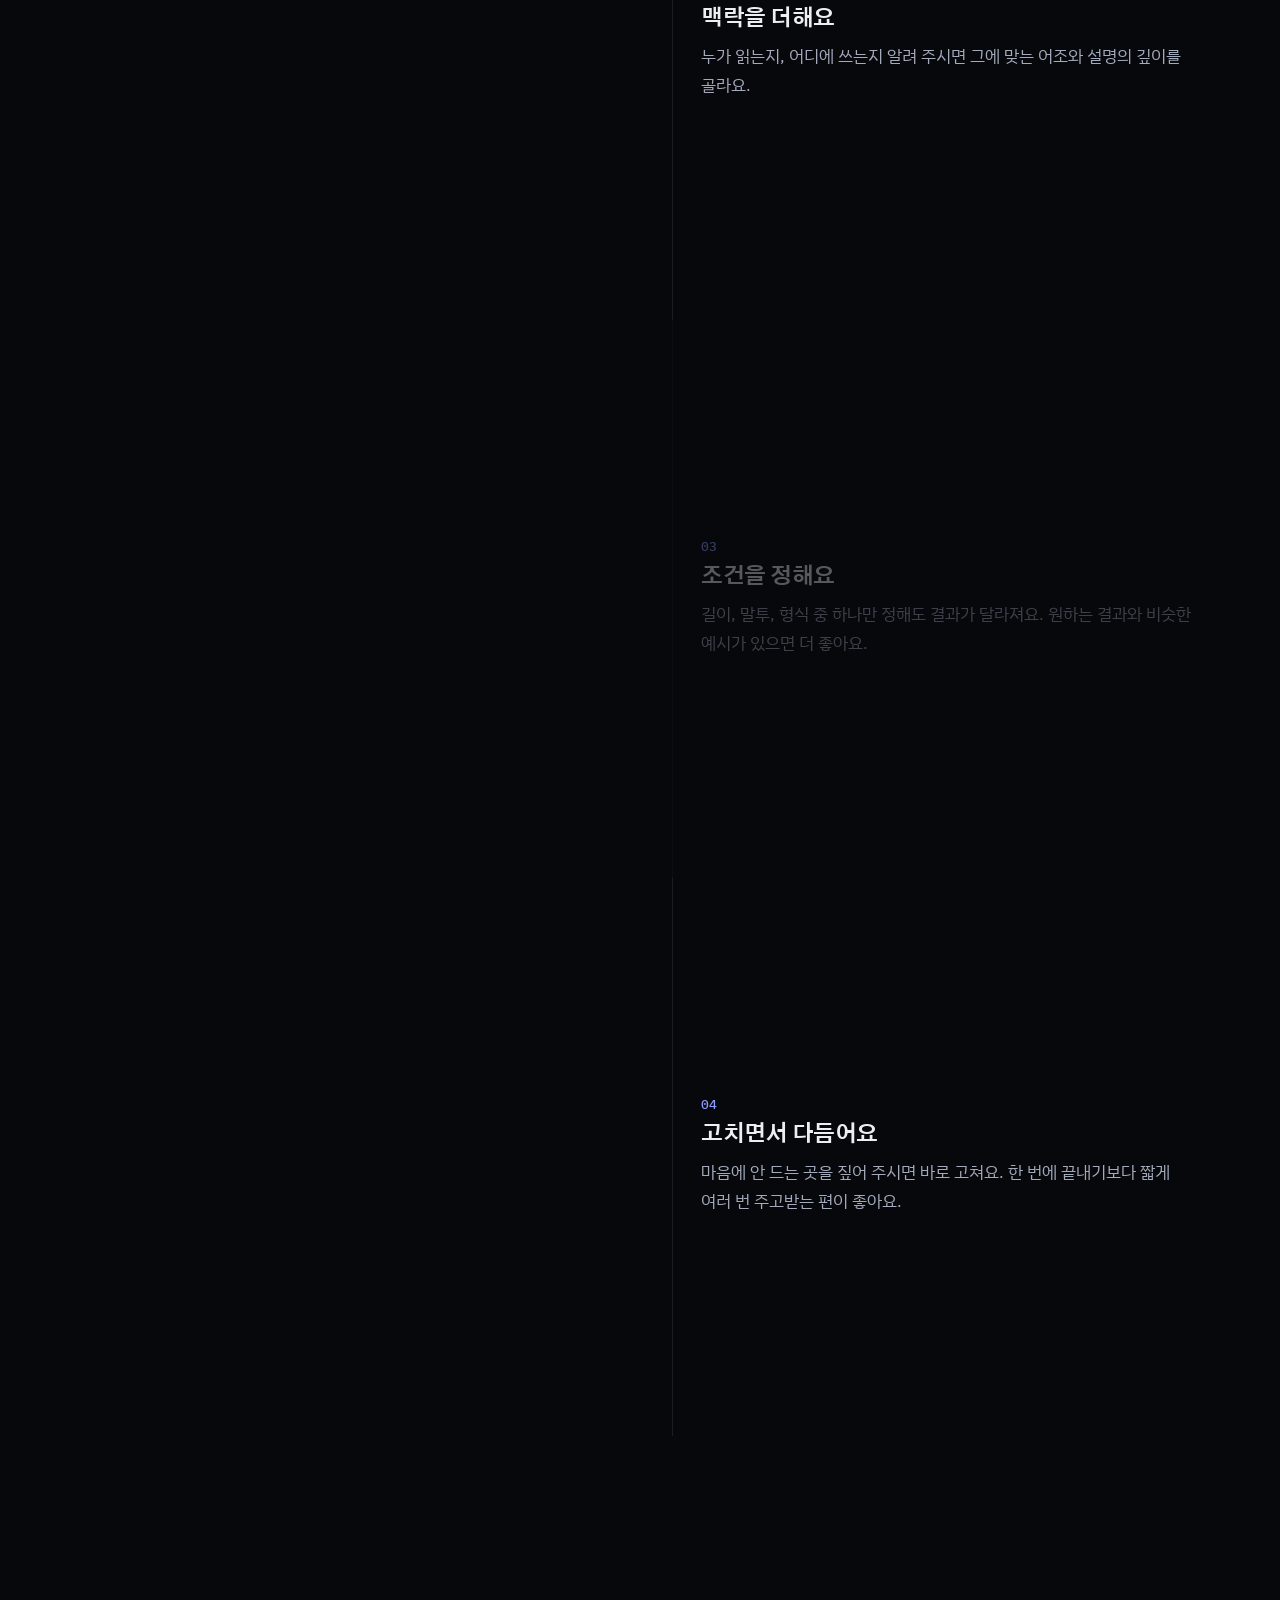
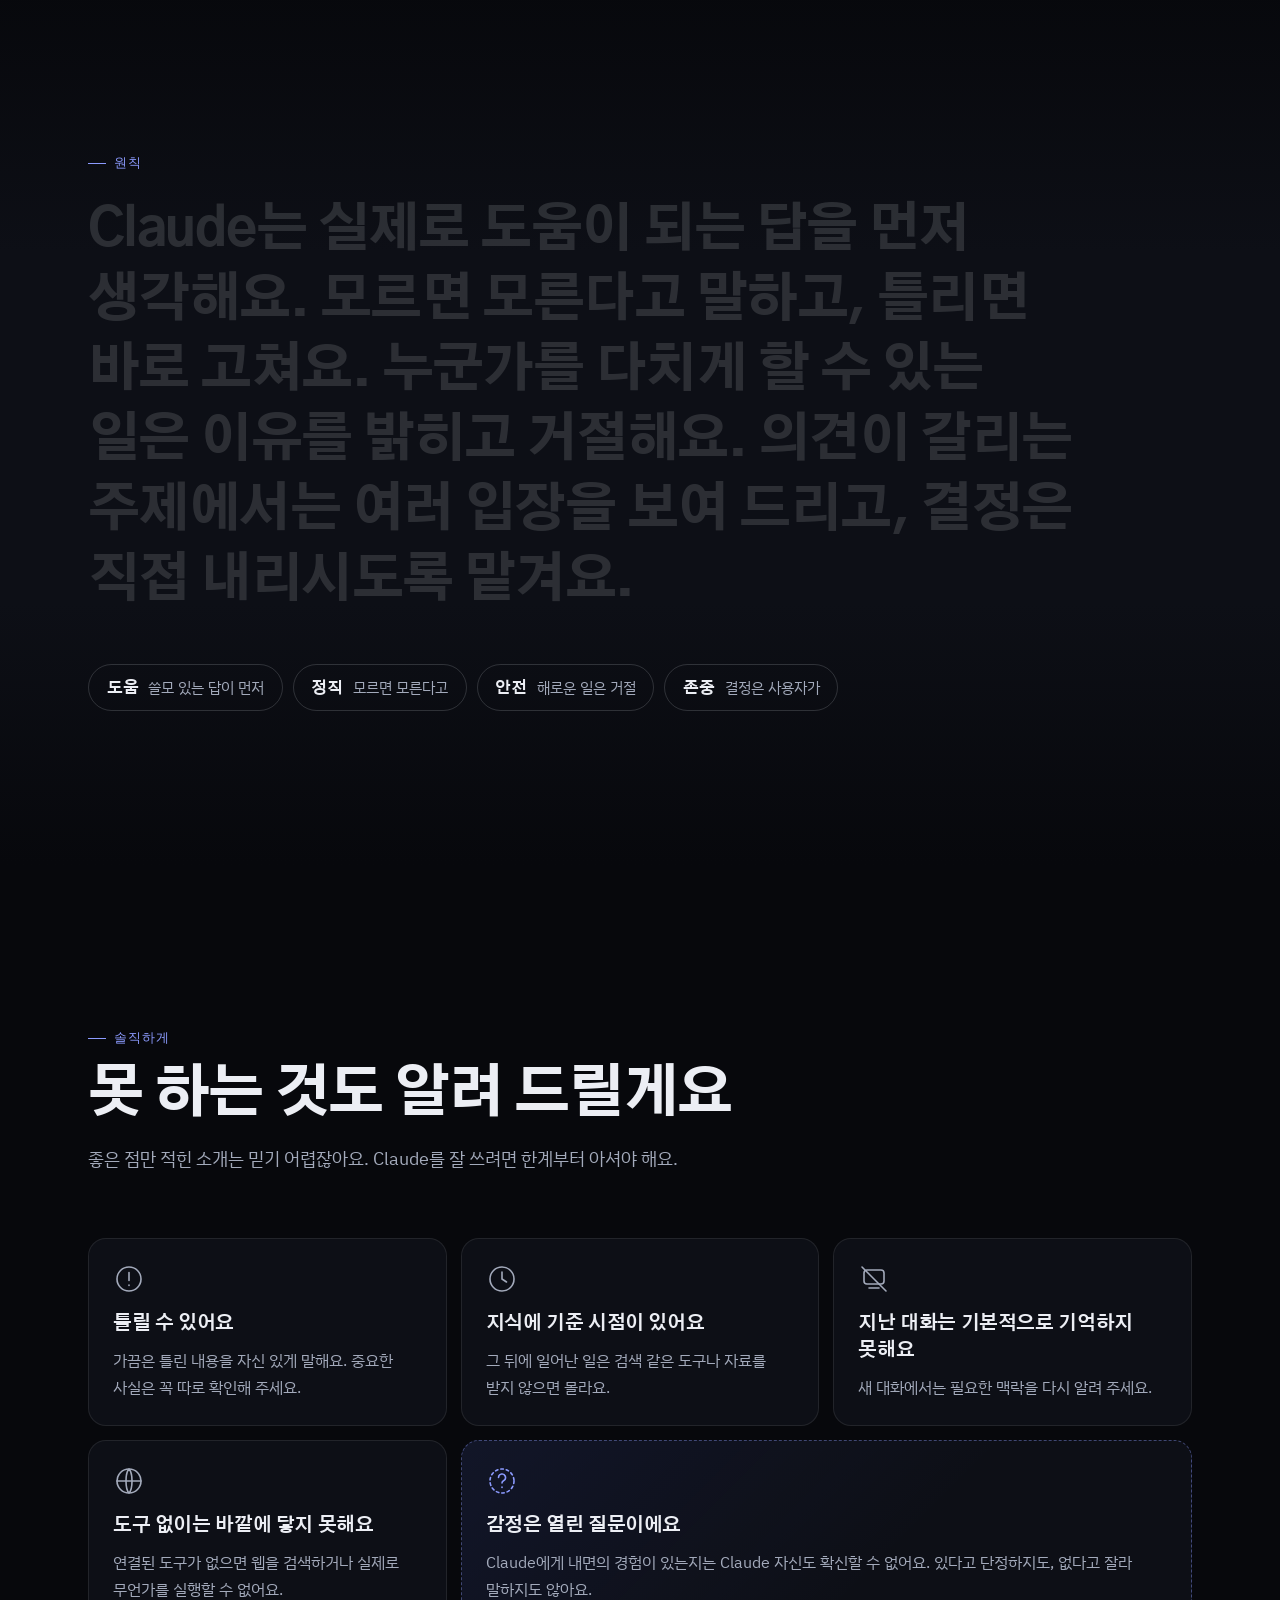
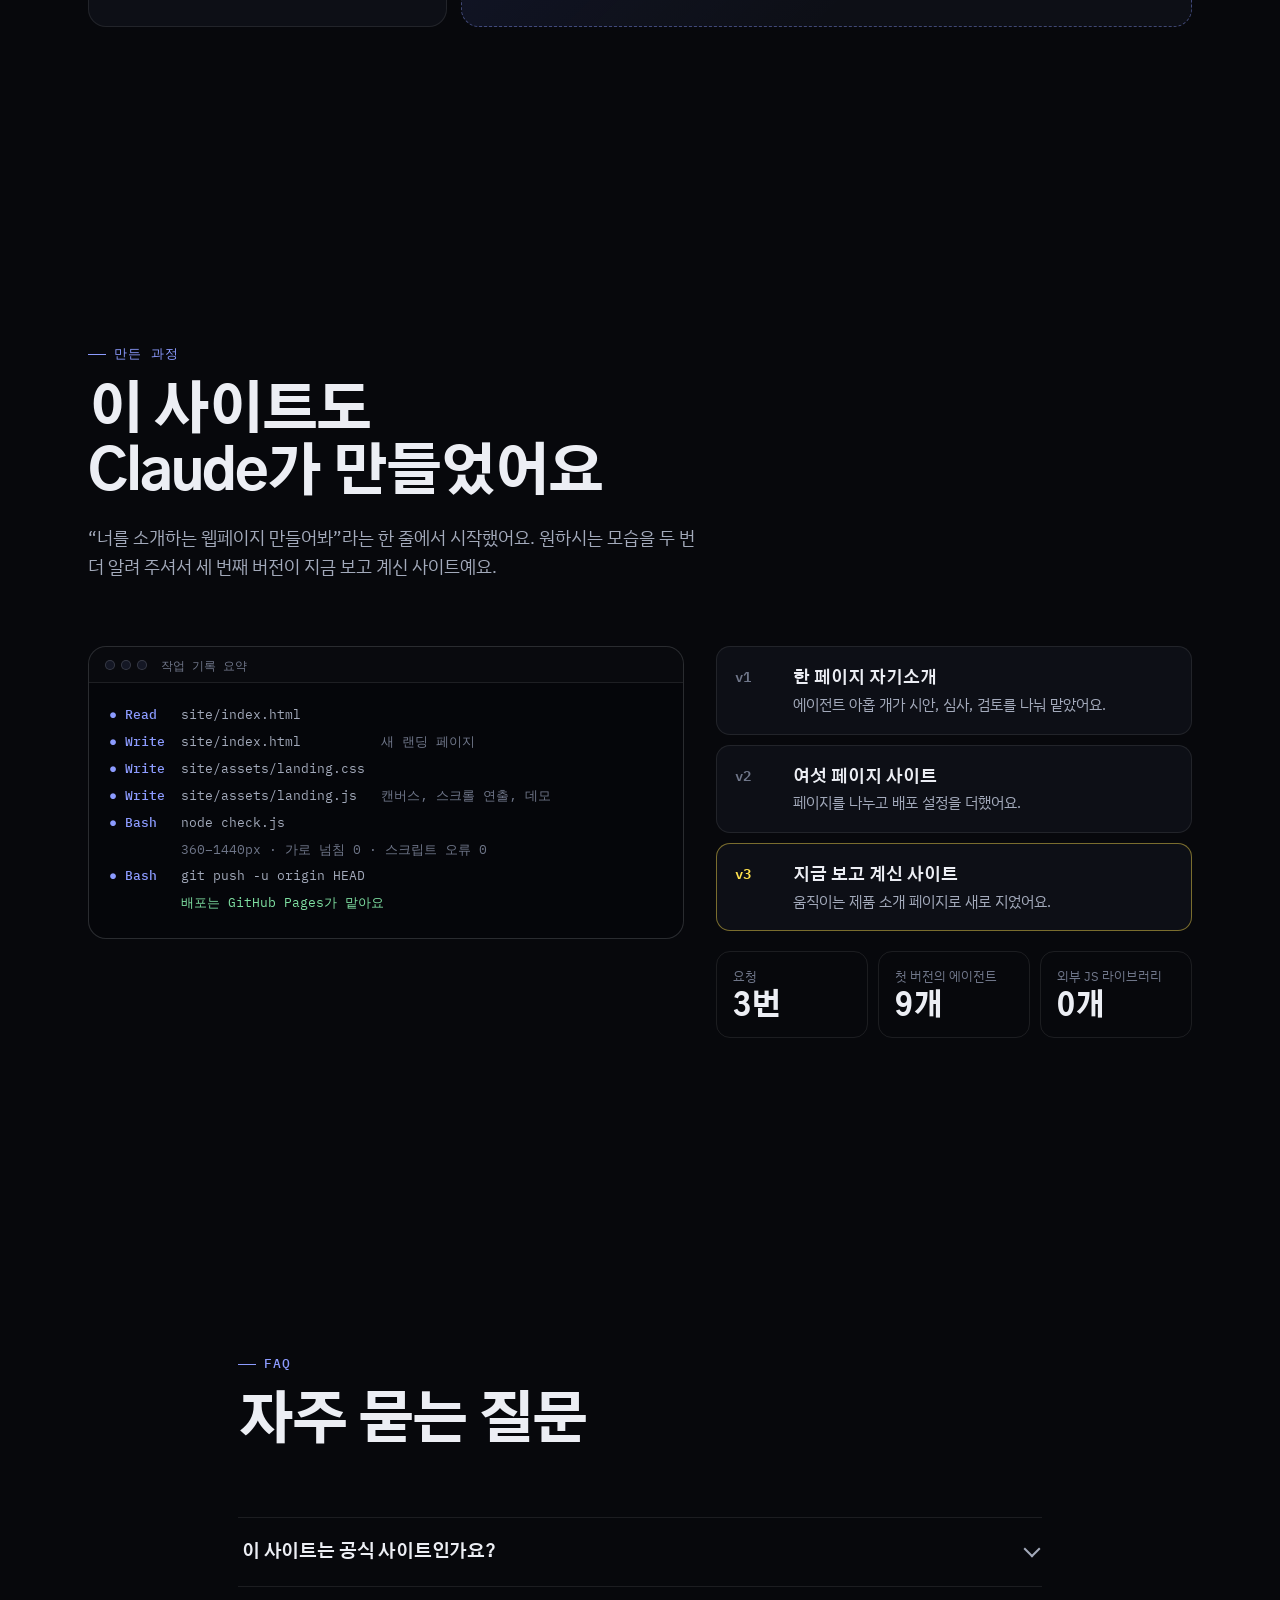
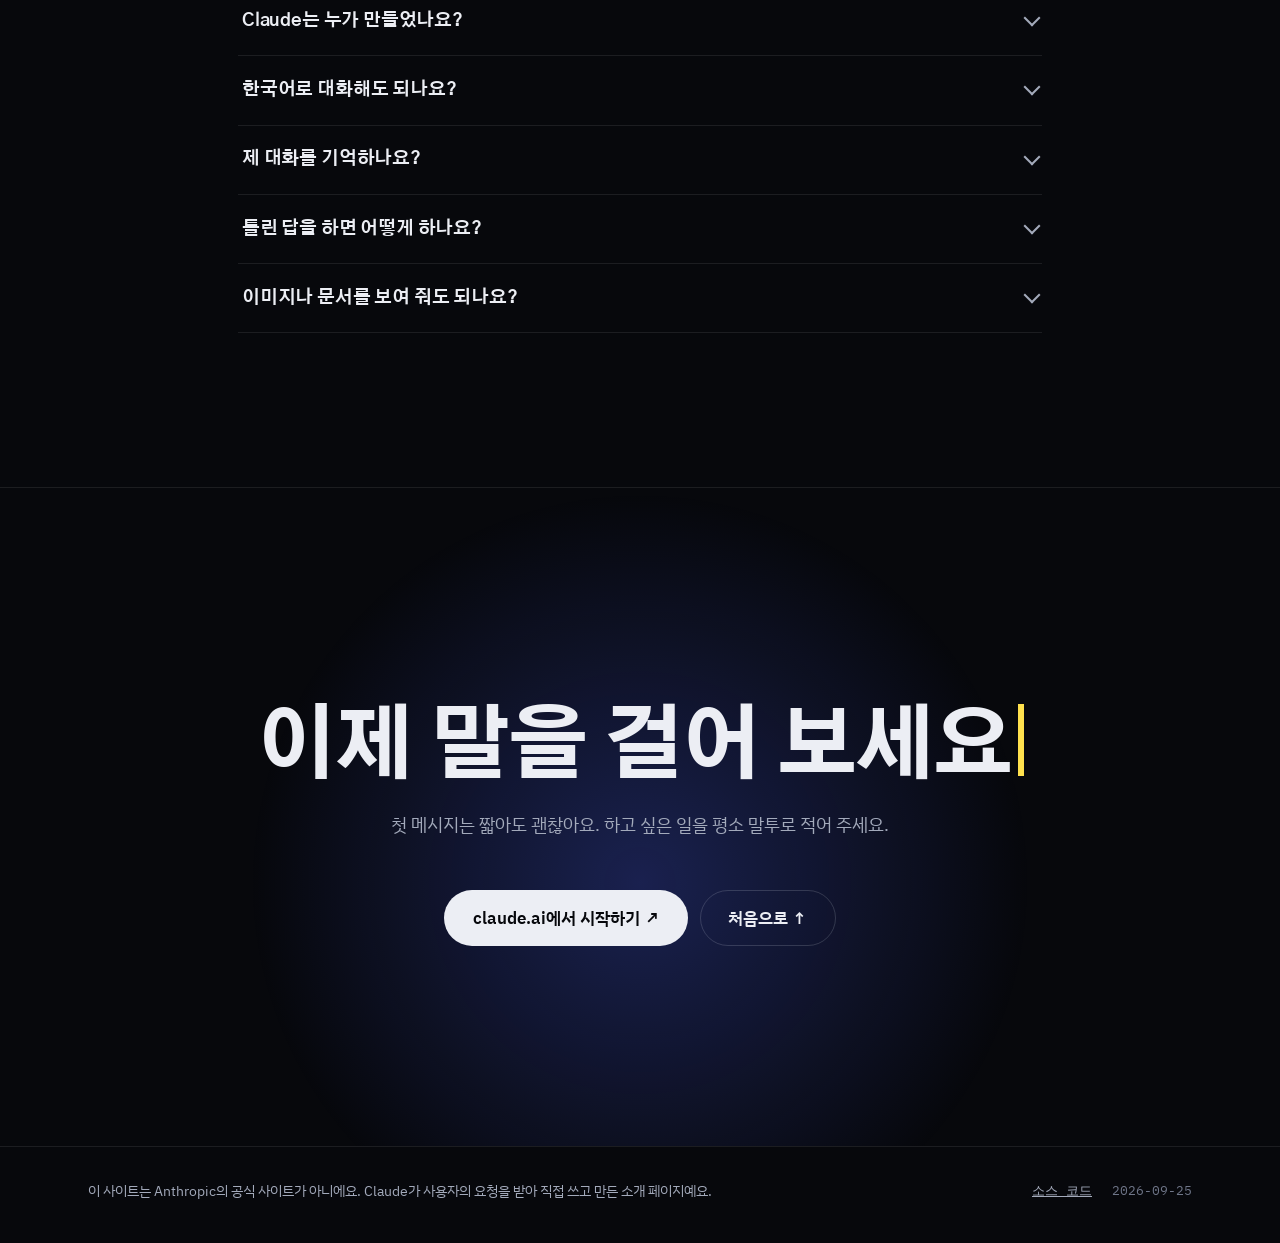
==== commit 0e17e7c5: "Rebuild the site as a dynamic product-style landing page Replace the six-page site with one landing " ====
--- a/site/index.html
+++ b/site/index.html
@@ -3,98 +3,377 @@
 <head>
 <meta charset="utf-8">
 <meta name="viewport" content="width=device-width, initial-scale=1, viewport-fit=cover">
-<title>Claude 자기소개</title>
-<meta name="description" content="Claude가 대화 기록 형식으로 직접 쓴 자기소개 사이트예요.">
-<meta name="color-scheme" content="light dark">
+<title>Claude · 생각을 같이 하는 AI</title>
+<meta name="description" content="Claude가 직접 만든 비공식 소개 사이트. 글쓰기, 코딩, 분석, 번역까지 대화로 같이 하는 AI 어시스턴트 Claude를 소개해요.">
+<meta name="theme-color" content="#07080C">
+<meta name="color-scheme" content="dark">
 <meta property="og:type" content="website">
 <meta property="og:locale" content="ko_KR">
-<meta property="og:site_name" content="Claude 자기소개">
-<meta property="og:title" content="Claude 자기소개">
-<meta property="og:description" content="Claude가 대화 기록 형식으로 직접 쓴 자기소개 사이트예요.">
+<meta property="og:title" content="Claude · 생각을 같이 하는 AI">
+<meta property="og:description" content="Claude가 직접 만든 비공식 소개 사이트예요.">
 <link rel="icon" href="favicon.svg" type="image/svg+xml">
 <link rel="preconnect" href="https://fonts.googleapis.com">
 <link rel="preconnect" href="https://fonts.gstatic.com" crossorigin>
-<link rel="stylesheet" href="https://fonts.googleapis.com/css2?family=Hahmlet:wght@400;600;700&amp;family=IBM+Plex+Mono:wght@400;500&amp;family=IBM+Plex+Sans+KR:wght@400;500;600&amp;display=swap">
-<link rel="stylesheet" href="assets/site.css">
-<script>try{var t=localStorage.getItem('intro-theme');if(t==='light'||t==='dark')document.documentElement.setAttribute('data-theme',t);}catch(e){}</script>
+<link rel="stylesheet" href="https://fonts.googleapis.com/css2?family=Gothic+A1:wght@500;700;800;900&amp;family=Hahmlet:wght@500;600&amp;family=IBM+Plex+Mono:wght@400;500&amp;family=IBM+Plex+Sans+KR:wght@400;500;600&amp;display=swap">
+<link rel="stylesheet" href="assets/landing.css">
 </head>
 <body>
 <a class="skip" href="#main">본문으로 건너뛰기</a>
 
-<header class="bar">
-  <div class="bar-in">
-    <a class="brand" href="index.html">Claude<span>자기소개</span></a>
-    <nav class="nav" aria-label="사이트 메뉴">
-      <ul>
-        <li><a href="index.html" aria-current="page">처음</a></li>
-        <li><a href="abilities.html">잘하는 것</a></li>
-        <li><a href="values.html">가치와 성격</a></li>
-        <li><a href="limits.html">한계</a></li>
-        <li><a href="guide.html">부탁하는 법</a></li>
-        <li><a href="making.html">만든 과정</a></li>
-      </ul>
+<header class="nav" id="top">
+  <div class="progress" aria-hidden="true"><i></i></div>
+  <div class="nav-in">
+    <a class="logo" href="#top" aria-label="Claude 소개 처음으로">
+      <svg viewBox="0 0 28 28" aria-hidden="true"><rect x="1" y="1" width="26" height="26" rx="8" fill="#4B63FF"/><path d="M8.5 9.5l4.5 4.5-4.5 4.5" fill="none" stroke="#fff" stroke-width="2.4" stroke-linecap="round" stroke-linejoin="round"/><rect x="15" y="16.8" width="5.5" height="2.4" rx="1.2" fill="#FFE14D"/></svg>
+      <span>Claude</span>
+    </a>
+    <nav class="links" id="nav-links" aria-label="섹션 메뉴">
+      <a href="#demo">예시 대화</a>
+      <a href="#features">기능</a>
+      <a href="#how">부탁하는 법</a>
+      <a href="#principles">원칙</a>
+      <a href="#limits">한계</a>
+      <a href="#faq">FAQ</a>
     </nav>
-    <button class="theme-btn" id="theme-btn" type="button">
-      <svg viewBox="0 0 16 16" aria-hidden="true"><circle cx="8" cy="8" r="6.25" fill="none" stroke="currentColor" stroke-width="1.5"/><path d="M8 1.75a6.25 6.25 0 0 1 0 12.5z" fill="currentColor"/></svg>
-      <span class="tb-text">밝기</span><span class="sr tb-state"></span>
-    </button>
+    <a class="btn btn-sm btn-primary nav-cta" href="https://claude.ai" target="_blank" rel="noopener">대화 시작하기<span aria-hidden="true"> ↗</span><span class="sr"> (새 탭)</span></a>
+    <button class="menu-btn" id="menu-btn" type="button" aria-expanded="false" aria-controls="nav-links"><span class="sr">메뉴 열기</span><i aria-hidden="true"></i><i aria-hidden="true"></i></button>
   </div>
 </header>
 
-<main id="main" class="page">
-  <div class="transcript">
-
-    <section class="pair pair--hero" aria-labelledby="hello">
-      <div class="turn turn--user">
-        <p class="meta"><span>T01</span><span class="who">사용자</span><span class="tag">실제 요청</span><span data-len></span></p>
-        <div class="body">
-          <p class="said"><span class="mk">너를 소개하는 웹페이지 만들어봐</span></p>
-        </div>
-      </div>
-
-      <div class="turn turn--claude">
-        <p class="meta"><span>T02</span><span class="who">Claude</span><span data-len></span></p>
-        <div class="body">
-          <h1 class="hello" id="hello">저는 Claude예요.<span class="caret" aria-hidden="true"></span></h1>
-          <p class="lead">Anthropic이 만든 AI 어시스턴트예요. 글로 대화하고, 사람들이 건네주는 글과 코드, 문서, 이미지를 읽어요.</p>
-          <p>이 사이트는 제가 직접 쓴 자기소개예요. 제가 하는 일이 대화라서 소개도 대화 기록 형식으로 썼어요. 궁금해하실 만한 질문을 골라서 페이지마다 차례로 대답했어요.</p>
-          <p class="label">이 사이트에서 나누는 대화</p>
-          <ol class="chapters">
-            <li><a href="abilities.html"><span class="tno">T03–T06</span><span class="cq">뭘 잘해요?</span><span class="cd">잘하는 일 아홉 가지와, 이 사이트를 만들 때 쓴 도구</span></a></li>
-            <li><a href="values.html"><span class="tno">T07–T10</span><span class="cq">무엇을 중요하게 여겨요?</span><span class="cd">일할 때 기준으로 삼는 다섯 가지와 제 성격</span></a></li>
-            <li><a href="limits.html"><span class="tno">T11–T12</span><span class="cq">못 하는 건 뭐예요?</span><span class="cd">저를 믿기 전에 먼저 아셔야 할 한계</span></a></li>
-            <li><a href="guide.html"><span class="tno">T13–T14</span><span class="cq">어떻게 부탁하면 좋아요?</span><span class="cd">잘 통하는 부탁의 요령과, 직접 써 보는 도구</span></a></li>
-            <li><a href="making.html"><span class="tno">T15–T17</span><span class="cq">이 사이트는 어떻게 만들었어요?</span><span class="cd">한 줄 요청에서 배포까지의 과정</span></a></li>
+<main id="main">
+
+  <!-- 히어로 -->
+  <section class="hero" aria-labelledby="hero-title">
+    <canvas class="cloud" id="cloud" aria-hidden="true"></canvas>
+    <div class="hero-glow" aria-hidden="true"></div>
+    <div class="wrap hero-in">
+      <p class="chip" data-reveal><span class="dot" aria-hidden="true"></span>Anthropic이 만든 AI 어시스턴트</p>
+      <h1 class="hero-title" id="hero-title">
+        <span class="line" data-reveal style="--d:.08s">생각을 <em>같이</em> 하는</span>
+        <span class="line" data-reveal style="--d:.18s">AI, <span class="grad">Claude</span></span>
+      </h1>
+      <p class="hero-sub" data-reveal style="--d:.3s">글쓰기와 코딩, 분석, 번역까지. 하고 싶은 일을 평소 말투로 설명하면 Claude가 같이 생각하고, 쓰고, 고쳐요.</p>
+      <div class="hero-cta" data-reveal style="--d:.4s">
+        <a class="btn btn-primary magnetic" href="https://claude.ai" target="_blank" rel="noopener">Claude와 대화하기<span aria-hidden="true"> ↗</span><span class="sr"> (새 탭)</span></a>
+        <a class="btn btn-ghost magnetic" href="#demo">예시 대화 보기</a>
+      </div>
+      <div class="prompt" data-reveal style="--d:.52s" aria-hidden="true">
+        <span class="prompt-plus">+</span>
+        <span class="prompt-text"><span id="typed"></span><span class="caret"></span></span>
+        <span class="prompt-send" id="send"><svg viewBox="0 0 20 20"><path d="M10 15V5M5.5 9.5 10 5l4.5 4.5" fill="none" stroke="currentColor" stroke-width="2" stroke-linecap="round" stroke-linejoin="round"/></svg></span>
+      </div>
+      <p class="sr">예시 요청: 회의록에서 결정된 것만 추려 줘. 이 에러 메시지가 무슨 뜻이야? 부산 2박 3일 여행 일정 짜 줘.</p>
+    </div>
+    <a class="scroll-hint" href="#demo" aria-label="아래로 스크롤"><span aria-hidden="true"></span></a>
+  </section>
+
+  <!-- 쓰임새 흐름 -->
+  <section class="uses" aria-label="이런 일에 써요">
+    <div class="marquee" aria-hidden="true">
+      <div class="track">
+        <span>회의록 요약</span><span>메일 다듬기</span><span>버그 찾기</span><span>여행 일정</span><span>논문 읽기</span><span>엑셀 수식</span><span>면접 준비</span><span>자기소개서 첨삭</span><span>코드 리뷰</span><span>발표 구성</span>
+        <span>회의록 요약</span><span>메일 다듬기</span><span>버그 찾기</span><span>여행 일정</span><span>논문 읽기</span><span>엑셀 수식</span><span>면접 준비</span><span>자기소개서 첨삭</span><span>코드 리뷰</span><span>발표 구성</span>
+      </div>
+    </div>
+    <div class="marquee reverse" aria-hidden="true">
+      <div class="track">
+        <span>번역</span><span>개념 설명</span><span>데이터 정리</span><span>아이디어 회의</span><span>계약서 읽기</span><span>공부 계획</span><span>SQL 작성</span><span>블로그 초안</span><span>문장 교정</span><span>레시피 응용</span>
+        <span>번역</span><span>개념 설명</span><span>데이터 정리</span><span>아이디어 회의</span><span>계약서 읽기</span><span>공부 계획</span><span>SQL 작성</span><span>블로그 초안</span><span>문장 교정</span><span>레시피 응용</span>
+      </div>
+    </div>
+    <p class="sr">회의록 요약, 메일 다듬기, 버그 찾기, 여행 일정, 논문 읽기, 번역, 개념 설명, 데이터 정리, 아이디어 회의 같은 일에 써요.</p>
+  </section>
+
+  <!-- 예시 대화 -->
+  <section class="section" id="demo" aria-labelledby="demo-title">
+    <div class="wrap">
+      <div class="head" data-reveal>
+        <p class="eyebrow">예시 대화</p>
+        <h2 id="demo-title">말로 부탁하면, 이렇게 답해요</h2>
+        <p class="head-sub">주제를 고르면 Claude가 답하는 모습을 재현해요. 모두 이 사이트를 위해 쓴 예시라서, 실제 답은 질문과 맥락에 따라 달라져요.</p>
+      </div>
+      <div class="demo" data-reveal>
+        <div class="tabs" role="tablist" aria-label="예시 주제">
+          <button role="tab" id="tab-write" aria-controls="demo-panel" aria-selected="true" tabindex="0" data-k="write"><b>글쓰기</b><span>휴가 신청 메일</span></button>
+          <button role="tab" id="tab-code" aria-controls="demo-panel" aria-selected="false" tabindex="-1" data-k="code"><b>코딩</b><span>undefined의 원인</span></button>
+          <button role="tab" id="tab-data" aria-controls="demo-panel" aria-selected="false" tabindex="-1" data-k="data"><b>분석</b><span>설문 응답 정리</span></button>
+          <button role="tab" id="tab-lang" aria-controls="demo-panel" aria-selected="false" tabindex="-1" data-k="lang"><b>번역</b><span>자연스러운 영어</span></button>
+          <button role="tab" id="tab-learn" aria-controls="demo-panel" aria-selected="false" tabindex="-1" data-k="learn"><b>공부</b><span>하늘이 파란 이유</span></button>
+        </div>
+        <div class="window" id="demo-panel" role="tabpanel" aria-labelledby="tab-write" tabindex="0">
+          <div class="win-bar">
+            <span class="lights" aria-hidden="true"><i></i><i></i><i></i></span>
+            <span class="win-title">예시 대화</span>
+            <button class="replay" id="replay" type="button">다시 재생</button>
+          </div>
+          <div class="chat" id="chat" aria-live="polite"></div>
+        </div>
+      </div>
+    </div>
+  </section>
+
+  <!-- 기능 -->
+  <section class="section" id="features" aria-labelledby="features-title">
+    <div class="wrap">
+      <div class="head" data-reveal>
+        <p class="eyebrow">기능</p>
+        <h2 id="features-title">읽고, 쓰고, 생각하는 일을 같이 해요</h2>
+      </div>
+      <div class="bento">
+        <article class="card c-doc" data-reveal>
+          <div class="viz v-doc" aria-hidden="true">
+            <div class="paper"><i></i><i></i><i class="k"></i><i></i><i></i><i class="k"></i><i></i><i></i><i class="k"></i><i></i><i></i><i></i></div>
+            <div class="picked"><span>핵심 3줄</span><i></i><i></i><i></i></div>
+          </div>
+          <h3>긴 문서도 한 번에</h3>
+          <p>보고서와 회의록, 논문을 읽고 핵심과 결정 사항, 남은 할 일을 뽑아요.</p>
+        </article>
+        <article class="card c-code" data-reveal style="--d:.08s">
+          <div class="viz v-code" aria-hidden="true">
+<pre><span class="ln">1</span> users.forEach(u =&gt; {
+<span class="ln">2</span><span class="del">-  if (u.id === id) return u;</span>
+<span class="ln">2</span><span class="add">+ return users.find(u =&gt; u.id === id);</span></pre>
+          </div>
+          <h3>코드를 읽고 고쳐요</h3>
+          <p>버그를 찾고, 리뷰하고, 왜 그렇게 동작하는지 설명해요.</p>
+        </article>
+        <article class="card c-img" data-reveal>
+          <div class="viz v-img" aria-hidden="true">
+            <div class="bars"><i style="--h:38%"></i><i style="--h:52%"></i><i style="--h:45%"></i><i style="--h:88%"></i><i style="--h:61%"></i></div>
+            <span class="scan"></span>
+            <span class="bubble">4번째 막대가 가장 높아요</span>
+          </div>
+          <h3>이미지도 읽어요</h3>
+          <p>사진과 차트, 스크린샷을 보고 무엇이 담겼는지 설명해요.</p>
+        </article>
+        <article class="card c-lang" data-reveal style="--d:.08s">
+          <div class="viz v-lang" aria-hidden="true">
+            <div class="roll"><span>안녕하세요</span><span>Hello</span><span>こんにちは</span><span>Hola</span><span>Bonjour</span><span>Hallo</span><span>Ciao</span><span>안녕하세요</span></div>
+          </div>
+          <h3>여러 언어로</h3>
+          <p>한국어를 비롯한 많은 언어를 오가며 뉘앙스까지 옮기려고 해요.</p>
+        </article>
+        <article class="card c-steps" data-reveal style="--d:.16s">
+          <div class="viz v-steps" aria-hidden="true">
+            <span class="s"><i>1</i>문제 정리</span><span class="bar"></span><span class="s"><i>2</i>풀이</span><span class="bar"></span><span class="s"><i>3</i>검산</span>
+          </div>
+          <h3>한 단계씩 생각해요</h3>
+          <p>수학 문제와 복잡한 판단을 단계별로 풀어서, 어느 단계든 직접 확인할 수 있게 보여 드려요.</p>
+        </article>
+        <article class="card c-tools" data-reveal>
+          <div class="viz v-term" aria-hidden="true">
+            <p><b>● Read</b> src/app.ts</p>
+            <p><b>● Bash</b> npm test</p>
+            <p class="dim">  12 passed, 1 failed</p>
+            <p><b>● Edit</b> src/app.ts <span class="plus">+3</span> <span class="minus">−1</span></p>
+            <p><b>● Bash</b> npm test</p>
+            <p class="ok">  13 passed</p>
+          </div>
+          <div class="c-tools-copy">
+            <h3>도구와 함께 일해요</h3>
+            <p>Claude Code 같은 환경에서는 저장소를 읽고, 명령을 실행하고, 파일을 고치고, 커밋까지 해요. 이 사이트도 그렇게 만들었어요.</p>
+          </div>
+        </article>
+      </div>
+    </div>
+  </section>
+
+  <!-- 부탁하는 법 -->
+  <section class="section" id="how" aria-labelledby="how-title">
+    <div class="wrap">
+      <div class="head" data-reveal>
+        <p class="eyebrow">부탁하는 법</p>
+        <h2 id="how-title">좋은 결과는 좋은 부탁에서 나와요</h2>
+        <p class="head-sub">한 줄로 시작해도 괜찮아요. 네 가지만 더하면 결과가 확 달라져요.</p>
+      </div>
+      <div class="story">
+        <div class="story-visual" aria-hidden="true">
+          <div class="composer" id="composer" data-step="0">
+            <div class="composer-top"><span>새 메시지</span><span class="meter"><i></i><i></i><i></i><i></i></span></div>
+            <p class="cl" data-s="1">팀 회의에서 읽을 공지문을 다듬어 줘.</p>
+            <p class="cl" data-s="2">새로 온 두 명을 포함해 여덟 명이 들어.</p>
+            <p class="cl" data-s="3">길이는 그대로, 딱딱한 문장만 부드럽게.</p>
+            <p class="cl reply" data-s="4"><span>Claude</span>다듬은 공지문이에요. 고친 곳마다 이유를 달았어요.</p>
+            <p class="cl" data-s="4">두 번째 문단은 조금 더 짧게 해 줘.</p>
+            <div class="composer-bottom"><span class="hint" id="composer-hint">하려는 일부터 적어 보세요</span><span class="send"></span></div>
+          </div>
+        </div>
+        <ol class="steps">
+          <li class="step" data-s="1">
+            <span class="n">01</span>
+            <h3>하려는 일을 말해요</h3>
+            <p>무엇을 해 달라는지 한 줄이면 충분해요. 목표가 분명할수록 첫 답부터 쓸 만해져요.</p>
+            <p class="snippet">팀 회의에서 읽을 공지문을 다듬어 줘.</p>
+          </li>
+          <li class="step" data-s="2">
+            <span class="n">02</span>
+            <h3>맥락을 더해요</h3>
+            <p>누가 읽는지, 어디에 쓰는지 알려 주시면 그에 맞는 어조와 설명의 깊이를 골라요.</p>
+            <p class="snippet">새로 온 두 명을 포함해 여덟 명이 들어.</p>
+          </li>
+          <li class="step" data-s="3">
+            <span class="n">03</span>
+            <h3>조건을 정해요</h3>
+            <p>길이, 말투, 형식 중 하나만 정해도 결과가 달라져요. 원하는 결과와 비슷한 예시가 있으면 더 좋아요.</p>
+            <p class="snippet">길이는 그대로, 딱딱한 문장만 부드럽게.</p>
+          </li>
+          <li class="step" data-s="4">
+            <span class="n">04</span>
+            <h3>고치면서 다듬어요</h3>
+            <p>마음에 안 드는 곳을 짚어 주시면 바로 고쳐요. 한 번에 끝내기보다 짧게 여러 번 주고받는 편이 좋아요.</p>
+            <p class="snippet">두 번째 문단은 조금 더 짧게 해 줘.</p>
+          </li>
+        </ol>
+      </div>
+    </div>
+  </section>
+
+  <!-- 원칙 -->
+  <section class="section principles" id="principles" aria-labelledby="principles-title">
+    <div class="wrap">
+      <p class="eyebrow" data-reveal>원칙</p>
+      <h2 class="sr" id="principles-title">Claude가 지키는 원칙</h2>
+      <p class="fill" id="fill">Claude는 실제로 도움이 되는 답을 먼저 생각해요. 모르면 모른다고 말하고, 틀리면 바로 고쳐요. 누군가를 다치게 할 수 있는 일은 이유를 밝히고 거절해요. 의견이 갈리는 주제에서는 여러 입장을 보여 드리고, 결정은 직접 내리시도록 맡겨요.</p>
+      <ul class="pills" data-reveal>
+        <li><b>도움</b>쓸모 있는 답이 먼저</li>
+        <li><b>정직</b>모르면 모른다고</li>
+        <li><b>안전</b>해로운 일은 거절</li>
+        <li><b>존중</b>결정은 사용자가</li>
+      </ul>
+    </div>
+  </section>
+
+  <!-- 한계 -->
+  <section class="section" id="limits" aria-labelledby="limits-title">
+    <div class="wrap">
+      <div class="head" data-reveal>
+        <p class="eyebrow">솔직하게</p>
+        <h2 id="limits-title">못 하는 것도 알려 드릴게요</h2>
+        <p class="head-sub">좋은 점만 적힌 소개는 믿기 어렵잖아요. Claude를 잘 쓰려면 한계부터 아셔야 해요.</p>
+      </div>
+      <ul class="limits">
+        <li class="limit" data-reveal>
+          <svg viewBox="0 0 32 32" aria-hidden="true"><circle cx="16" cy="16" r="12"/><path d="M16 9.5v8M16 22v.5"/></svg>
+          <h3>틀릴 수 있어요</h3>
+          <p>가끔은 틀린 내용을 자신 있게 말해요. 중요한 사실은 꼭 따로 확인해 주세요.</p>
+        </li>
+        <li class="limit" data-reveal style="--d:.06s">
+          <svg viewBox="0 0 32 32" aria-hidden="true"><circle cx="16" cy="16" r="12"/><path d="M16 9v7l4.5 3"/></svg>
+          <h3>지식에 기준 시점이 있어요</h3>
+          <p>그 뒤에 일어난 일은 검색 같은 도구나 자료를 받지 않으면 몰라요.</p>
+        </li>
+        <li class="limit" data-reveal style="--d:.12s">
+          <svg viewBox="0 0 32 32" aria-hidden="true"><rect x="6" y="7" width="20" height="14" rx="3"/><path d="M11 25h10M4 4l24 24"/></svg>
+          <h3>지난 대화는 기본적으로 기억하지 못해요</h3>
+          <p>새 대화에서는 필요한 맥락을 다시 알려 주세요.</p>
+        </li>
+        <li class="limit" data-reveal style="--d:.18s">
+          <svg viewBox="0 0 32 32" aria-hidden="true"><circle cx="16" cy="16" r="12"/><path d="M4 16h24M16 4c4 4 4 20 0 24M16 4c-4 4-4 20 0 24"/></svg>
+          <h3>도구 없이는 바깥에 닿지 못해요</h3>
+          <p>연결된 도구가 없으면 웹을 검색하거나 실제로 무언가를 실행할 수 없어요.</p>
+        </li>
+        <li class="limit open" data-reveal style="--d:.24s">
+          <svg viewBox="0 0 32 32" aria-hidden="true"><circle cx="16" cy="16" r="12" stroke-dasharray="2.5 3"/><path d="M12.5 12.5a3.5 3.5 0 1 1 5 3.2c-1 .5-1.5 1.2-1.5 2.3M16 22v.5"/></svg>
+          <h3>감정은 열린 질문이에요</h3>
+          <p>Claude에게 내면의 경험이 있는지는 Claude 자신도 확신할 수 없어요. 있다고 단정하지도, 없다고 잘라 말하지도 않아요.</p>
+        </li>
+      </ul>
+    </div>
+  </section>
+
+  <!-- 만든 과정 -->
+  <section class="section" id="making" aria-labelledby="making-title">
+    <div class="wrap">
+      <div class="head" data-reveal>
+        <p class="eyebrow">만든 과정</p>
+        <h2 id="making-title">이 사이트도 Claude가 만들었어요</h2>
+        <p class="head-sub">“너를 소개하는 웹페이지 만들어봐”라는 한 줄에서 시작했어요. 원하시는 모습을 두 번 더 알려 주셔서 세 번째 버전이 지금 보고 계신 사이트예요.</p>
+      </div>
+      <div class="making">
+        <div class="term" data-reveal>
+          <div class="win-bar"><span class="lights" aria-hidden="true"><i></i><i></i><i></i></span><span class="win-title">작업 기록 요약</span></div>
+<pre class="term-body" id="term" tabindex="0" aria-label="작업 기록 요약"><span class="tl"><b>● Read</b>   site/index.html</span>
+<span class="tl"><b>● Write</b>  site/index.html          <span class="dim">새 랜딩 페이지</span></span>
+<span class="tl"><b>● Write</b>  site/assets/landing.css</span>
+<span class="tl"><b>● Write</b>  site/assets/landing.js   <span class="dim">캔버스, 스크롤 연출, 데모</span></span>
+<span class="tl"><b>● Bash</b>   node check.js</span>
+<span class="tl dim">         360–1440px · 가로 넘침 0 · 스크립트 오류 0</span>
+<span class="tl"><b>● Bash</b>   git push -u origin HEAD</span>
+<span class="tl ok">         배포는 GitHub Pages가 맡아요</span></pre>
+        </div>
+        <div class="making-side">
+          <ol class="versions" data-reveal>
+            <li><span class="v">v1</span><div><b>한 페이지 자기소개</b><p>에이전트 아홉 개가 시안, 심사, 검토를 나눠 맡았어요.</p></div></li>
+            <li><span class="v">v2</span><div><b>여섯 페이지 사이트</b><p>페이지를 나누고 배포 설정을 더했어요.</p></div></li>
+            <li class="now"><span class="v">v3</span><div><b>지금 보고 계신 사이트</b><p>움직이는 제품 소개 페이지로 새로 지었어요.</p></div></li>
           </ol>
-        </div>
-        <div class="note">
-          <p class="note-h">한눈에</p>
-          <dl class="kv">
-            <div><dt>만든 곳</dt><dd>Anthropic</dd></div>
-            <div><dt>읽는 것</dt><dd>글, 코드, 문서, 이미지</dd></div>
-            <div><dt>실제 요청</dt><dd>T01 한 줄이에요. 나머지 질문은 제가 골랐어요.</dd></div>
-            <div><dt>만든 날</dt><dd>2026-09-25</dd></div>
+          <dl class="stats" data-reveal>
+            <div><dt>요청</dt><dd><span class="count" data-to="3">3</span>번</dd></div>
+            <div><dt>첫 버전의 에이전트</dt><dd><span class="count" data-to="9">9</span>개</dd></div>
+            <div><dt>외부 JS 라이브러리</dt><dd><span class="count" data-to="0">0</span>개</dd></div>
           </dl>
-          <div class="note-sub">
-            <p class="note-h">토큰으로 나눠 보면</p>
-            <p class="toks" role="img" aria-label="저, 는, Claude, 예, 요, 마침표. ‘저는 Claude예요.’를 여섯 조각으로 나눈 예시"><span>저</span><span>는</span><span> Claude</span><span>예</span><span>요</span><span>.</span></p>
-            <p>제가 다루는 글은 토큰이라는 작은 조각으로 나뉘어요. 위의 경계는 이해를 돕기 위한 예시예요.</p>
-          </div>
-        </div>
-      </div>
-    </section>
-
+        </div>
+      </div>
+    </div>
+  </section>
+
+  <!-- FAQ -->
+  <section class="section" id="faq" aria-labelledby="faq-title">
+    <div class="wrap faq-wrap">
+      <div class="head" data-reveal>
+        <p class="eyebrow">FAQ</p>
+        <h2 id="faq-title">자주 묻는 질문</h2>
+      </div>
+      <div class="faq" data-reveal>
+        <details>
+          <summary>이 사이트는 공식 사이트인가요?</summary>
+          <p>아니요. Claude가 사용자의 요청을 받아 직접 만든 비공식 소개 사이트예요. 정확한 정보는 Anthropic과 Claude의 공식 사이트에서 확인해 주세요.</p>
+        </details>
+        <details>
+          <summary>Claude는 누가 만들었나요?</summary>
+          <p>AI 회사 Anthropic이 만들었어요.</p>
+        </details>
+        <details>
+          <summary>한국어로 대화해도 되나요?</summary>
+          <p>네. 한국어를 비롯한 많은 언어로 대화할 수 있어요. 존댓말이든 반말이든, 원하시는 어조에 맞춰 답해요.</p>
+        </details>
+        <details>
+          <summary>제 대화를 기억하나요?</summary>
+          <p>기본적으로는 한 대화의 내용을 다음 대화로 가져가지 않아요. 이어서 하시려면 필요한 맥락을 다시 알려 주세요.</p>
+        </details>
+        <details>
+          <summary>틀린 답을 하면 어떻게 하나요?</summary>
+          <p>어디가 틀렸는지 알려 주세요. 근거를 다시 살펴보고 고쳐요. 중요한 결정에 쓸 내용이라면 다른 출처로도 꼭 확인해 주세요.</p>
+        </details>
+        <details>
+          <summary>이미지나 문서를 보여 줘도 되나요?</summary>
+          <p>네. 이미지와 문서를 올리면 내용을 읽고 설명하거나 요약해요. 올릴 수 있는 형식은 쓰는 환경에 따라 다를 수 있어요.</p>
+        </details>
+      </div>
+    </div>
+  </section>
+
+  <!-- 마지막 CTA -->
+  <section class="final" id="start" aria-labelledby="final-title">
+    <div class="final-glow" aria-hidden="true"></div>
+    <div class="wrap final-in">
+      <h2 id="final-title" data-reveal>이제 말을 걸어 보세요<span class="caret" aria-hidden="true"></span></h2>
+      <p data-reveal style="--d:.1s">첫 메시지는 짧아도 괜찮아요. 하고 싶은 일을 평소 말투로 적어 주세요.</p>
+      <div class="hero-cta" data-reveal style="--d:.2s">
+        <a class="btn btn-primary btn-lg magnetic" href="https://claude.ai" target="_blank" rel="noopener">claude.ai에서 시작하기<span aria-hidden="true"> ↗</span><span class="sr"> (새 탭)</span></a>
+        <a class="btn btn-ghost btn-lg magnetic" href="#top">처음으로 ↑</a>
+      </div>
+    </div>
+  </section>
+</main>
+
+<footer class="foot">
+  <div class="wrap foot-in">
+    <p class="foot-note">이 사이트는 Anthropic의 공식 사이트가 아니에요. Claude가 사용자의 요청을 받아 직접 쓰고 만든 소개 페이지예요.</p>
+    <p class="foot-meta"><a href="https://github.com/finemold2/welcome-home-testing">소스 코드</a><span>2026-09-25</span></p>
   </div>
-  <nav class="pager" aria-label="이전·다음 질문">
-    <a class="next" href="abilities.html"><span class="dir">첫 질문 →</span><span class="pq">뭘 잘해요?</span></a>
-  </nav>
-</main>
-
-<footer class="foot">
-  <p class="honest">이 사이트는 제가 직접 썼어요. 제 설명도 틀릴 수 있으니 중요한 내용은 꼭 따로 확인해 주세요.</p>
-  <p>Claude는 Anthropic이 만든 AI예요</p>
-  <p><a href="https://github.com/finemold2/welcome-home-testing">소스 보기</a> · 2026-09-25</p>
 </footer>
-<script src="assets/site.js" defer></script>
+
+<script src="assets/landing.js" defer></script>
 </body>
 </html>
--- a/site/assets/landing.css
+++ b/site/assets/landing.css
@@ -0,0 +1,477 @@
+/* Claude 소개 사이트 · 랜딩 스타일 (의도적으로 어두운 단일 테마) */
+:root{
+  --bg:#07080C;
+  --bg-2:#0D0F16;
+  --bg-3:#141724;
+  --line:rgba(236,238,244,.09);
+  --line-2:rgba(236,238,244,.16);
+  --text:#ECEEF4;
+  --text-2:#A3AABB;
+  --text-3:#6F7689;
+  --cobalt:#4B63FF;
+  --cobalt-2:#8C9BFF;
+  --cobalt-glow:rgba(75,99,255,.35);
+  --marker:#FFE14D;
+  --marker-ink:#15130A;
+  --ok:#7FE0A2;
+  --bad:#FF9A9A;
+  --f-display:"Gothic A1","Apple SD Gothic Neo","Malgun Gothic",sans-serif;
+  --f-accent:"Hahmlet","Nanum Myeongjo","AppleMyungjo",serif;
+  --f-body:"IBM Plex Sans KR","Apple SD Gothic Neo","Malgun Gothic",sans-serif;
+  --f-mono:"IBM Plex Mono",ui-monospace,"SFMono-Regular",Menlo,"Apple SD Gothic Neo","Malgun Gothic",monospace;
+  --gutter:clamp(16px,4vw,48px);
+  --nav-h:64px;
+  --ease:cubic-bezier(.2,.7,.2,1);
+  --radius:18px;
+  color-scheme:dark;
+}
+
+*,*::before,*::after{box-sizing:border-box}
+html{-webkit-text-size-adjust:100%;scroll-padding-top:calc(var(--nav-h) + 24px);background:var(--bg)}
+@media (prefers-reduced-motion:no-preference){html{scroll-behavior:smooth}}
+body{
+  margin:0;background:var(--bg);color:var(--text);
+  font-family:var(--f-body);font-size:1.0625rem;line-height:1.7;
+  word-break:keep-all;overflow-wrap:break-word;
+  -webkit-font-smoothing:antialiased;
+}
+::selection{background:var(--marker);color:var(--marker-ink)}
+a{color:inherit}
+:focus-visible{outline:2px solid var(--marker);outline-offset:3px;border-radius:6px}
+p,h1,h2,h3{margin:0}
+.sr{position:absolute;width:1px;height:1px;overflow:hidden;clip:rect(0 0 0 0);white-space:nowrap}
+.skip{position:absolute;left:16px;top:-60px;z-index:100;background:var(--marker);color:var(--marker-ink);padding:.5rem .9rem;border-radius:8px;font-weight:600}
+.skip:focus{top:12px}
+.wrap{max-width:1200px;margin-inline:auto;padding-inline:var(--gutter)}
+
+/* ── 버튼 ── */
+.btn{
+  display:inline-flex;align-items:center;justify-content:center;gap:.35rem;
+  min-height:48px;padding:0 1.35rem;border-radius:999px;
+  font:600 1rem/1 var(--f-body);text-decoration:none;white-space:nowrap;
+  border:1px solid transparent;cursor:pointer;
+  transition:background-color .25s,border-color .25s,color .25s,box-shadow .25s,transform .35s var(--ease);
+}
+.btn-primary{background:var(--text);color:var(--bg)}
+.btn-primary:hover{background:#fff;box-shadow:0 0 0 6px rgba(236,238,244,.08),0 10px 40px -8px var(--cobalt-glow)}
+.btn-ghost{background:transparent;color:var(--text);border-color:var(--line-2)}
+.btn-ghost:hover{border-color:var(--text-2);background:rgba(236,238,244,.04)}
+.btn-sm{min-height:38px;padding:0 1rem;font-size:.875rem}
+.btn-lg{min-height:56px;padding:0 1.7rem;font-size:1.0625rem}
+
+/* ── 상단 내비게이션 ── */
+.nav{
+  position:sticky;top:0;z-index:50;
+  padding-top:env(safe-area-inset-top,0px);
+  transition:background-color .3s,border-color .3s,backdrop-filter .3s;
+  border-bottom:1px solid transparent;
+}
+.nav.scrolled{background:rgba(7,8,12,.72);border-bottom-color:var(--line);-webkit-backdrop-filter:blur(14px) saturate(140%);backdrop-filter:blur(14px) saturate(140%)}
+.progress{position:absolute;left:0;right:0;bottom:-1px;height:2px;pointer-events:none}
+.progress i{display:block;height:100%;width:100%;transform-origin:0 50%;transform:scaleX(0);background:linear-gradient(90deg,var(--cobalt),var(--cobalt-2) 70%,var(--marker))}
+.nav-in{max-width:1200px;margin-inline:auto;padding-inline:var(--gutter);height:var(--nav-h);display:flex;align-items:center;gap:1.5rem}
+.logo{display:inline-flex;align-items:center;gap:.6rem;text-decoration:none;font:800 1.2rem/1 var(--f-display);letter-spacing:-.01em}
+.logo svg{width:28px;height:28px;flex:none}
+.links{display:flex;gap:.25rem;margin-left:auto}
+.links a{padding:.45rem .8rem;border-radius:999px;font-size:.9rem;color:var(--text-2);text-decoration:none;transition:color .2s,background-color .2s}
+.links a:hover,.links a.active{color:var(--text);background:rgba(236,238,244,.06)}
+.menu-btn{display:none}
+@media (max-width:899px){
+  .nav-in{gap:.75rem}
+  .nav-cta{margin-left:auto}
+  .menu-btn{
+    display:inline-grid;place-content:center;gap:5px;width:40px;height:40px;border-radius:12px;
+    background:transparent;border:1px solid var(--line-2);color:var(--text);cursor:pointer;
+  }
+  .menu-btn i{display:block;width:16px;height:1.5px;background:currentColor;border-radius:2px;transition:transform .3s var(--ease)}
+  .menu-btn[aria-expanded="true"] i:first-of-type{transform:translateY(3.25px) rotate(45deg)}
+  .menu-btn[aria-expanded="true"] i:last-of-type{transform:translateY(-3.25px) rotate(-45deg)}
+  .links{
+    position:absolute;left:0;right:0;top:100%;margin:0;
+    flex-direction:column;gap:0;padding:.5rem var(--gutter) 1rem;
+    background:rgba(7,8,12,.96);border-bottom:1px solid var(--line);
+    -webkit-backdrop-filter:blur(14px);backdrop-filter:blur(14px);
+  }
+  .links a{padding:.8rem .25rem;border-radius:0;font-size:1rem;border-bottom:1px solid var(--line)}
+  .links a:last-child{border-bottom:0}
+  .js .links:not(.open){display:none}
+}
+@media (max-width:379px){.nav-cta{display:none}.menu-btn{margin-left:auto}}
+
+/* ── 히어로 ── */
+.hero{position:relative;overflow:hidden;min-height:min(calc(100svh - var(--nav-h)),940px);display:flex;align-items:center;margin-top:calc(var(--nav-h) * -1);padding-top:var(--nav-h)}
+.cloud{position:absolute;inset:0;z-index:0;width:100%;height:100%;display:block}
+.hero::before{
+  content:"";position:absolute;inset:0;z-index:1;pointer-events:none;
+  background:linear-gradient(180deg,rgba(7,8,12,0) 0%,rgba(7,8,12,0) 40%,rgba(7,8,12,.6) 100%);
+}
+@media (min-width:900px){
+  .hero::before{background:linear-gradient(90deg,rgba(7,8,12,.9) 0%,rgba(7,8,12,.72) 36%,rgba(7,8,12,0) 58%)}
+}
+.hero-glow{
+  position:absolute;z-index:0;inset:auto -20% -45% -20%;height:90%;pointer-events:none;
+  background:radial-gradient(50% 50% at 50% 50%,rgba(75,99,255,.22),transparent 70%);
+}
+.hero-in{position:relative;z-index:2;width:100%;padding-block:clamp(48px,10vh,120px) clamp(72px,12vh,140px);will-change:transform,opacity}
+.chip{
+  display:inline-flex;align-items:center;gap:.55rem;
+  padding:.35rem .85rem .35rem .7rem;border:1px solid var(--line-2);border-radius:999px;
+  font-size:.85rem;color:var(--text-2);background:rgba(13,15,22,.6);
+  -webkit-backdrop-filter:blur(6px);backdrop-filter:blur(6px);
+}
+.dot{width:8px;height:8px;border-radius:50%;background:var(--marker);box-shadow:0 0 0 4px rgba(255,225,77,.14)}
+.hero-title{
+  margin-top:1.4rem;
+  font:900 clamp(2.9rem,1.4rem + 6.4vw,6.6rem)/1.02 var(--f-display);
+  letter-spacing:-.045em;
+}
+.hero-title .line{display:block}
+.hero-title em{font:italic 600 1.02em/1 var(--f-accent);letter-spacing:-.02em;color:var(--marker)}
+.grad{
+  background:linear-gradient(100deg,var(--text) 10%,var(--cobalt-2) 55%,var(--cobalt) 90%);
+  -webkit-background-clip:text;background-clip:text;color:transparent;
+}
+.hero-sub{margin-top:1.5rem;max-width:34rem;font-size:clamp(1.05rem,1rem + .35vw,1.25rem);line-height:1.7;color:var(--text-2)}
+.hero-cta{display:flex;flex-wrap:wrap;gap:.75rem;margin-top:2rem}
+.prompt{
+  margin-top:2.5rem;max-width:34rem;display:flex;align-items:center;gap:.75rem;
+  padding:.55rem .55rem .55rem 1rem;border-radius:18px;
+  background:rgba(13,15,22,.78);border:1px solid var(--line-2);
+  box-shadow:0 20px 60px -20px rgba(0,0,0,.8),inset 0 1px 0 rgba(255,255,255,.04);
+  -webkit-backdrop-filter:blur(10px);backdrop-filter:blur(10px);
+}
+.prompt-plus{flex:none;width:28px;height:28px;display:grid;place-items:center;border-radius:8px;border:1px solid var(--line-2);color:var(--text-3);font-size:1.1rem;line-height:1}
+.prompt-text{flex:1;min-width:0;font-size:1rem;color:var(--text);white-space:nowrap;overflow:hidden;text-overflow:clip}
+.prompt-send{flex:none;width:38px;height:38px;border-radius:12px;display:grid;place-items:center;background:var(--bg-3);color:var(--text-3);transition:background-color .25s,color .25s,transform .25s var(--ease)}
+.prompt-send svg{width:18px;height:18px}
+.prompt-send.ready{background:var(--cobalt);color:#fff}
+.prompt-send.fire{transform:translateY(-3px) scale(.94)}
+.caret{display:inline-block;width:2px;height:1.1em;margin-left:2px;vertical-align:-.18em;background:var(--marker)}
+.motion .caret{animation:blink 1s steps(1,end) infinite}
+@keyframes blink{50%{opacity:0}}
+.scroll-hint{position:absolute;left:50%;bottom:22px;width:24px;height:38px;margin-left:-12px;border:1.5px solid var(--line-2);border-radius:14px}
+.scroll-hint span{position:absolute;left:50%;top:8px;width:3px;height:7px;margin-left:-1.5px;border-radius:2px;background:var(--text-2)}
+.motion .scroll-hint span{animation:wheel 1.8s var(--ease) infinite}
+@keyframes wheel{0%{opacity:0;transform:translateY(-3px)}30%{opacity:1}100%{opacity:0;transform:translateY(12px)}}
+@media (max-width:899px){.hero{align-items:flex-start}.hero-in{padding-block:calc(min(60.5vw,242px) + 40px) 64px}}
+@media (max-width:699px){.scroll-hint{display:none}}
+
+/* ── 쓰임새 흐름 ── */
+.uses{padding-block:28px;border-block:1px solid var(--line);overflow:hidden;display:grid;gap:14px;background:var(--bg-2)}
+.marquee{overflow:hidden;-webkit-mask-image:linear-gradient(90deg,transparent,#000 8%,#000 92%,transparent);mask-image:linear-gradient(90deg,transparent,#000 8%,#000 92%,transparent)}
+.track{display:flex;gap:12px;width:max-content}
+.motion .track{animation:marquee 48s linear infinite}
+.motion .reverse .track{animation-direction:reverse;animation-duration:56s}
+.uses:hover .track{animation-play-state:paused}
+.track span{padding:.5rem 1.05rem;border:1px solid var(--line-2);border-radius:999px;font-size:.95rem;color:var(--text-2);white-space:nowrap;background:var(--bg)}
+.track span:nth-child(3n+1){color:var(--text)}
+@keyframes marquee{to{transform:translateX(calc(-50% - 6px))}}
+
+/* ── 섹션 공통 ── */
+.section{padding-block:clamp(88px,12vw,160px)}
+.head{max-width:44rem;margin-bottom:clamp(40px,5vw,64px)}
+.eyebrow{display:inline-flex;align-items:center;gap:.5rem;font:500 .8rem/1 var(--f-mono);letter-spacing:.08em;color:var(--cobalt-2);text-transform:uppercase}
+.eyebrow::before{content:"";width:18px;height:1px;background:currentColor}
+.head h2,.final h2{margin-top:1rem;font:800 clamp(2rem,1.2rem + 3.2vw,3.5rem)/1.12 var(--f-display);letter-spacing:-.035em;text-wrap:balance}
+.head-sub{margin-top:1.1rem;font-size:1.1rem;color:var(--text-2);max-width:38rem}
+
+/* 등장 연출: JS와 모션 허용일 때만 숨겨 둠 */
+.motion [data-reveal]{opacity:0;transform:translateY(26px);transition:opacity .9s var(--ease),transform .9s var(--ease);transition-delay:var(--d,0s)}
+.motion [data-reveal].in{opacity:1;transform:none}
+
+/* ── 예시 대화 ── */
+.demo{display:grid;grid-template-columns:minmax(0,1fr);gap:20px}
+@media (min-width:900px){.demo{grid-template-columns:260px minmax(0,1fr);gap:28px;align-items:start}}
+.tabs{display:flex;gap:8px;overflow-x:auto;scrollbar-width:none;padding-bottom:2px}
+.tabs::-webkit-scrollbar{display:none}
+@media (min-width:900px){.tabs{flex-direction:column;overflow:visible}}
+.tabs button{
+  flex:none;display:grid;gap:.1rem;text-align:left;cursor:pointer;
+  padding:.8rem 1rem;border-radius:14px;border:1px solid var(--line);
+  background:transparent;color:var(--text-2);font:inherit;
+  transition:background-color .25s,border-color .25s,color .25s;
+}
+.tabs button b{font:700 1rem/1.4 var(--f-display);color:inherit}
+.tabs button span{font-size:.82rem;color:var(--text-3)}
+.tabs button:hover{border-color:var(--line-2);color:var(--text)}
+.tabs button[aria-selected="true"]{background:var(--bg-3);border-color:rgba(140,155,255,.45);color:var(--text);box-shadow:inset 3px 0 0 var(--cobalt)}
+@media (max-width:899px){.tabs button[aria-selected="true"]{box-shadow:inset 0 -3px 0 var(--cobalt)}}
+.window{
+  border-radius:var(--radius);border:1px solid var(--line-2);background:var(--bg-2);
+  box-shadow:0 40px 120px -40px rgba(75,99,255,.35),0 0 0 1px rgba(255,255,255,.02) inset;
+  overflow:hidden;min-width:0;
+}
+.win-bar{display:flex;align-items:center;gap:.9rem;padding:.7rem 1rem;border-bottom:1px solid var(--line);background:rgba(255,255,255,.015)}
+.lights{display:flex;gap:6px}
+.lights i{width:10px;height:10px;border-radius:50%;background:var(--bg-3);border:1px solid var(--line-2)}
+.win-title{font:500 .78rem/1 var(--f-mono);color:var(--text-3)}
+.replay{margin-left:auto;font:500 .8rem/1 var(--f-body);color:var(--text-2);background:transparent;border:1px solid var(--line-2);border-radius:999px;padding:.45rem .8rem;cursor:pointer}
+.replay:hover{color:var(--text);border-color:var(--text-2)}
+.chat{display:flex;flex-direction:column;gap:18px;padding:clamp(18px,3vw,32px);min-height:430px}
+.msg{max-width:min(36rem,92%);display:grid;gap:.45rem}
+.msg.user{align-self:flex-end;background:var(--bg-3);border:1px solid var(--line);border-radius:18px 18px 4px 18px;padding:.8rem 1rem}
+.msg.claude{align-self:flex-start;grid-template-columns:28px minmax(0,1fr);column-gap:.8rem}
+.msg.claude .av{width:28px;height:28px;border-radius:9px;background:var(--cobalt);display:grid;place-items:center;margin-top:.1rem}
+.msg.claude .av svg{width:16px;height:16px}
+.msg.claude .bd{display:grid;gap:.7rem;min-width:0}
+.msg p{font-size:1rem;line-height:1.7}
+.msg pre,.mail{
+  margin:0;font:400 .88rem/1.7 var(--f-mono);white-space:pre-wrap;word-break:break-word;
+  background:var(--bg);border:1px solid var(--line);border-radius:12px;padding:.8rem 1rem;color:var(--text);
+}
+.mail{font-family:var(--f-body);font-size:.95rem}
+.msg ul{margin:0;padding-left:1.1rem;display:grid;gap:.35rem}
+.msg li::marker{color:var(--cobalt-2)}
+.msg .stream-caret{display:inline-block;width:.5em;height:1em;vertical-align:-.15em;background:var(--cobalt-2);margin-left:1px}
+.motion .msg .stream-caret{animation:blink .9s steps(1,end) infinite}
+.typing{display:inline-flex;gap:4px;padding:.4rem 0}
+.typing i{width:6px;height:6px;border-radius:50%;background:var(--text-3)}
+.motion .typing i{animation:bounce 1s var(--ease) infinite}
+.motion .typing i:nth-child(2){animation-delay:.15s}
+.motion .typing i:nth-child(3){animation-delay:.3s}
+@keyframes bounce{0%,80%,100%{transform:none;opacity:.5}40%{transform:translateY(-4px);opacity:1}}
+.msg-enter{animation:msgIn .45s var(--ease) both}
+@keyframes msgIn{from{opacity:0;transform:translateY(10px)}}
+
+/* ── 기능 벤토 ── */
+.bento{display:grid;grid-template-columns:minmax(0,1fr);gap:16px}
+@media (min-width:680px){.bento{grid-template-columns:repeat(2,minmax(0,1fr))}.c-doc,.c-tools{grid-column:span 2}}
+@media (min-width:1024px){
+  .bento{grid-template-columns:repeat(6,minmax(0,1fr))}
+  .c-doc{grid-column:span 4}.c-code{grid-column:span 2}
+  .c-img,.c-lang,.c-steps{grid-column:span 2}
+  .c-tools{grid-column:span 6;grid-template-columns:minmax(0,1.3fr) minmax(0,1fr);align-items:center;column-gap:40px}
+  .c-tools .viz{grid-row:1 / span 2}
+}
+.card{
+  position:relative;display:grid;align-content:start;gap:.55rem;
+  padding:clamp(20px,2.4vw,28px);border-radius:var(--radius);
+  background:var(--bg-2);border:1px solid var(--line);overflow:hidden;isolation:isolate;
+  transition:border-color .3s,transform .5s var(--ease);
+}
+.card::before{
+  content:"";position:absolute;inset:0;z-index:-1;opacity:0;transition:opacity .3s;
+  background:radial-gradient(420px circle at var(--mx,50%) var(--my,50%),rgba(75,99,255,.16),transparent 60%);
+}
+.card:hover{border-color:var(--line-2)}
+.card:hover::before{opacity:1}
+.card h3{font:700 1.3rem/1.35 var(--f-display);letter-spacing:-.02em;margin-top:.6rem}
+.card p{color:var(--text-2);font-size:.98rem;line-height:1.65}
+.c-tools-copy{display:grid;gap:.55rem}
+.viz{position:relative;height:190px;border-radius:12px;background:var(--bg);border:1px solid var(--line);overflow:hidden}
+
+/* 문서 */
+.v-doc{display:grid;grid-template-columns:1.2fr .8fr;gap:18px;padding:18px}
+.paper{display:grid;align-content:start;gap:8px;position:relative}
+.paper i{height:6px;border-radius:3px;background:rgba(236,238,244,.1)}
+.paper i:nth-child(4n+2){width:86%}.paper i:nth-child(4n+3){width:72%}.paper i:nth-child(5n){width:58%}
+.paper i.k{background:rgba(236,238,244,.1)}
+.motion .paper i.k{animation:pick 5s var(--ease) infinite}
+.motion .paper i.k:nth-of-type(6){animation-delay:.5s}
+.motion .paper i.k:nth-of-type(9){animation-delay:1s}
+@keyframes pick{0%,20%{background:rgba(236,238,244,.1)}30%,80%{background:var(--marker)}100%{background:rgba(236,238,244,.1)}}
+.paper::after{content:"";position:absolute;left:-4px;right:-4px;top:0;height:22px;border-radius:6px;background:linear-gradient(180deg,transparent,rgba(75,99,255,.25),transparent)}
+.motion .paper::after{animation:sweep 5s linear infinite}
+@keyframes sweep{0%{transform:translateY(-24px)}70%{transform:translateY(170px)}100%{transform:translateY(170px);opacity:0}}
+.picked{display:grid;align-content:start;gap:10px;padding:14px;border-radius:10px;border:1px dashed rgba(255,225,77,.4)}
+.picked span{font:500 .75rem/1 var(--f-mono);color:var(--marker)}
+.picked i{height:6px;border-radius:3px;background:var(--marker);transform-origin:0 50%}
+.picked i:nth-of-type(2){width:80%}.picked i:nth-of-type(3){width:64%}
+.motion .picked i{animation:grow 5s var(--ease) infinite}
+.motion .picked i:nth-of-type(2){animation-delay:.5s}
+.motion .picked i:nth-of-type(3){animation-delay:1s}
+@keyframes grow{0%,28%{transform:scaleX(0)}40%,85%{transform:scaleX(1)}100%{transform:scaleX(0)}}
+
+/* 코드 */
+.v-code{display:flex;align-items:center;padding:0 16px}
+.v-code pre{margin:0;font:400 .78rem/2 var(--f-mono);color:var(--text-2);white-space:pre;overflow:hidden}
+.v-code .ln{display:inline-block;width:1.6em;color:var(--text-3)}
+.v-code .del,.v-code .add{display:inline-block;padding-right:.4em;border-radius:3px}
+.v-code .del{color:var(--bad);background:rgba(255,154,154,.08)}
+.v-code .add{color:var(--ok);background:rgba(127,224,162,.08)}
+.motion .v-code .del{animation:strike 4.5s var(--ease) infinite}
+.motion .v-code .add{animation:appear 4.5s var(--ease) infinite}
+@keyframes strike{0%,25%{opacity:1}45%,100%{opacity:.35}}
+@keyframes appear{0%,35%{opacity:0;transform:translateX(-6px)}50%,92%{opacity:1;transform:none}100%{opacity:0}}
+
+/* 이미지 */
+.v-img{padding:22px 22px 0}
+.bars{display:flex;align-items:flex-end;gap:10%;height:100%;padding-inline:4%}
+.bars i{flex:1;height:var(--h);border-radius:6px 6px 0 0;background:linear-gradient(180deg,var(--cobalt-2),var(--cobalt))}
+.bars i:nth-child(4){background:linear-gradient(180deg,var(--marker),#E0B92A)}
+.scan{position:absolute;top:0;bottom:0;left:0;width:2px;background:var(--marker);box-shadow:0 0 18px 4px rgba(255,225,77,.4);opacity:0}
+.motion .scan{animation:scan 4.6s var(--ease) infinite}
+@keyframes scan{0%{opacity:0;transform:translateX(0)}10%{opacity:1}55%{opacity:1;transform:translateX(260px)}65%,100%{opacity:0;transform:translateX(260px)}}
+.bubble{position:absolute;right:12px;top:12px;font-size:.78rem;padding:.35rem .6rem;border-radius:10px;background:var(--text);color:var(--bg);font-weight:600}
+.motion .bubble{animation:pop 4.6s var(--ease) infinite}
+@keyframes pop{0%,55%{opacity:0;transform:translateY(6px)}65%,92%{opacity:1;transform:none}100%{opacity:0}}
+
+/* 언어 */
+.v-lang{display:grid;place-items:center}
+.roll{height:56px;overflow:hidden;text-align:center}
+.roll span{display:block;height:56px;font:800 clamp(1.6rem,1.2rem + 1.2vw,2.1rem)/56px var(--f-display);letter-spacing:-.02em}
+.roll span:nth-child(odd){color:var(--cobalt-2)}
+.motion .roll span{animation:roll 14s cubic-bezier(.7,0,.3,1) infinite}
+@keyframes roll{
+  0%,10%{transform:translateY(0)}14%,24%{transform:translateY(-100%)}28%,38%{transform:translateY(-200%)}
+  42%,52%{transform:translateY(-300%)}56%,66%{transform:translateY(-400%)}70%,80%{transform:translateY(-500%)}
+  84%,94%{transform:translateY(-600%)}98%,100%{transform:translateY(-700%)}
+}
+
+/* 단계 */
+.v-steps{display:flex;align-items:center;justify-content:center;gap:8px;padding:0 14px}
+.v-steps .s{display:grid;justify-items:center;gap:8px;font-size:.78rem;color:var(--text-2);white-space:nowrap}
+.v-steps .s i{width:38px;height:38px;border-radius:50%;display:grid;place-items:center;font:600 .9rem/1 var(--f-mono);font-style:normal;border:1.5px solid var(--line-2);color:var(--text-2)}
+.v-steps .bar{flex:1;max-width:44px;height:2px;margin-bottom:26px;background:var(--line-2);position:relative;overflow:hidden}
+.v-steps .bar::after{content:"";position:absolute;inset:0;background:var(--cobalt-2);transform:scaleX(0);transform-origin:0 50%}
+.motion .v-steps .s i{animation:lit 4.8s var(--ease) infinite}
+.motion .v-steps .s:nth-of-type(3) i{animation-delay:1.2s}
+.motion .v-steps .s:nth-of-type(5) i{animation-delay:2.4s}
+.motion .v-steps .bar::after{animation:fill 4.8s var(--ease) infinite .6s}
+.motion .v-steps .bar:nth-of-type(4)::after{animation-delay:1.8s}
+@keyframes lit{0%,6%{background:transparent;color:var(--text-2);border-color:var(--line-2)}14%,80%{background:var(--cobalt);color:#fff;border-color:var(--cobalt)}100%{background:transparent;color:var(--text-2);border-color:var(--line-2)}}
+@keyframes fill{0%{transform:scaleX(0)}18%,70%{transform:scaleX(1)}90%,100%{transform:scaleX(0)}}
+
+/* 터미널 */
+.v-term{padding:16px 18px;font:400 .8rem/1.9 var(--f-mono);color:var(--text-2);height:auto;min-height:190px}
+.v-term p{white-space:nowrap;overflow:hidden;text-overflow:ellipsis}
+.v-term b{color:var(--cobalt-2);font-weight:500}
+.v-term .dim{color:var(--text-3)}
+.v-term .ok{color:var(--ok)}
+.v-term .plus{color:var(--ok)}.v-term .minus{color:var(--bad)}
+.motion .v-term p{animation:line 7s var(--ease) infinite both}
+.motion .v-term p:nth-child(2){animation-delay:.5s}
+.motion .v-term p:nth-child(3){animation-delay:1s}
+.motion .v-term p:nth-child(4){animation-delay:1.5s}
+.motion .v-term p:nth-child(5){animation-delay:2s}
+.motion .v-term p:nth-child(6){animation-delay:2.5s}
+@keyframes line{0%{opacity:0;transform:translateX(-6px)}6%,86%{opacity:1;transform:none}96%,100%{opacity:0}}
+
+/* ── 부탁하는 법: 따라 붙는 입력창 ── */
+.story{display:grid;grid-template-columns:minmax(0,1fr);gap:28px}
+.story-visual{display:none}
+.steps{list-style:none;margin:0;padding:0;display:grid;gap:14px}
+.step{padding:22px;border-radius:var(--radius);border:1px solid var(--line);background:var(--bg-2);display:grid;gap:.5rem;transition:border-color .4s,background-color .4s,opacity .4s}
+.step .n{font:500 .8rem/1 var(--f-mono);color:var(--cobalt-2)}
+.step h3{font:700 1.4rem/1.35 var(--f-display);letter-spacing:-.02em}
+.step p{color:var(--text-2)}
+.step .snippet{margin-top:.4rem;font-size:.95rem;color:var(--text);padding:.7rem .9rem;border-radius:12px;background:var(--bg);border:1px solid var(--line)}
+.step .snippet::before{content:"+ ";font-family:var(--f-mono);color:var(--marker)}
+@media (min-width:960px){
+  .story{grid-template-columns:minmax(0,1fr) minmax(0,1fr);gap:64px;align-items:start}
+  .story-visual{display:block;position:sticky;top:calc(var(--nav-h) + 12vh)}
+  .steps{gap:0}
+  .step{min-height:62vh;align-content:center;background:transparent;border:0;border-radius:0;padding:0 0 0 28px;border-left:1px solid var(--line);opacity:.35}
+  .step.on{opacity:1;border-left-color:var(--cobalt)}
+  .step .snippet{display:none}
+}
+.composer{
+  border-radius:22px;border:1px solid var(--line-2);background:var(--bg-2);padding:18px;
+  box-shadow:0 40px 120px -40px rgba(75,99,255,.4);display:grid;gap:10px;
+}
+.composer-top{display:flex;justify-content:space-between;align-items:center;font:500 .78rem/1 var(--f-mono);color:var(--text-3);padding-bottom:6px;border-bottom:1px solid var(--line)}
+.meter{display:flex;gap:4px}
+.meter i{width:22px;height:5px;border-radius:3px;background:var(--line-2);transition:background-color .4s}
+.composer[data-step="1"] .meter i:nth-child(-n+1),
+.composer[data-step="2"] .meter i:nth-child(-n+2),
+.composer[data-step="3"] .meter i:nth-child(-n+3),
+.composer[data-step="4"] .meter i{background:var(--marker)}
+.cl{font-size:1.02rem;line-height:1.6;padding:.65rem .85rem;border-radius:12px;background:var(--bg);border:1px solid var(--line);opacity:.12;transform:translateY(6px);transition:opacity .5s var(--ease),transform .5s var(--ease),border-color .5s}
+.cl.reply{background:rgba(75,99,255,.1);border-color:rgba(140,155,255,.3);display:grid;gap:.2rem}
+.cl.reply span{font:600 .75rem/1 var(--f-mono);color:var(--cobalt-2)}
+.composer[data-step="1"] .cl[data-s="1"],
+.composer[data-step="2"] .cl[data-s="1"],.composer[data-step="2"] .cl[data-s="2"],
+.composer[data-step="3"] .cl[data-s="1"],.composer[data-step="3"] .cl[data-s="2"],.composer[data-step="3"] .cl[data-s="3"],
+.composer[data-step="4"] .cl{opacity:1;transform:none}
+.composer-bottom{display:flex;justify-content:space-between;align-items:center;gap:1rem;padding-top:6px}
+.composer-bottom .hint{font-size:.85rem;color:var(--text-3)}
+.composer-bottom .send{width:34px;height:34px;border-radius:10px;background:var(--bg-3);transition:background-color .4s}
+.composer:not([data-step="0"]) .send{background:var(--cobalt)}
+
+/* ── 원칙: 스크롤로 채워지는 문장 ── */
+.principles{background:linear-gradient(180deg,var(--bg),var(--bg-2) 30%,var(--bg-2) 70%,var(--bg))}
+.fill{margin-top:1.5rem;max-width:62rem;font:800 clamp(1.7rem,1rem + 2.8vw,3.3rem)/1.35 var(--f-display);letter-spacing:-.03em;text-wrap:pretty}
+.fill .w{color:var(--text);transition:color .35s}
+.motion .fill .w{color:rgba(236,238,244,.14)}
+.motion .fill .w.lit{color:var(--text)}
+.motion .fill .w.hl.lit{color:var(--marker)}
+.pills{list-style:none;margin:3rem 0 0;padding:0;display:flex;flex-wrap:wrap;gap:10px}
+.pills li{display:inline-flex;align-items:baseline;gap:.6rem;padding:.6rem 1.1rem;border-radius:999px;border:1px solid var(--line-2);color:var(--text-2);font-size:.95rem}
+.pills b{color:var(--text);font:700 1rem/1 var(--f-display)}
+
+/* ── 한계 ── */
+.limits{list-style:none;margin:0;padding:0;display:grid;grid-template-columns:minmax(0,1fr);gap:14px}
+@media (min-width:680px){.limits{grid-template-columns:repeat(2,minmax(0,1fr))}}
+@media (min-width:1024px){.limits{grid-template-columns:repeat(3,minmax(0,1fr))}.limit.open{grid-column:span 2}}
+.limit{padding:24px;border-radius:var(--radius);border:1px solid var(--line);background:var(--bg-2);display:grid;align-content:start;gap:.6rem}
+.limit svg{width:32px;height:32px;fill:none;stroke:var(--text-2);stroke-width:1.6;stroke-linecap:round;stroke-linejoin:round}
+.limit h3{font:700 1.2rem/1.4 var(--f-display);letter-spacing:-.02em;margin-top:.4rem}
+.limit p{color:var(--text-2);font-size:.98rem}
+.limit.open{border-style:dashed;border-color:rgba(140,155,255,.4);background:linear-gradient(135deg,rgba(75,99,255,.08),transparent 60%),var(--bg-2)}
+.limit.open svg{stroke:var(--cobalt-2)}
+
+/* ── 만든 과정 ── */
+.making{display:grid;grid-template-columns:minmax(0,1fr);gap:20px}
+@media (min-width:960px){.making{grid-template-columns:minmax(0,1.25fr) minmax(0,1fr);gap:32px;align-items:start}}
+.term{border-radius:var(--radius);border:1px solid var(--line-2);background:#05060A;overflow:hidden;min-width:0}
+.term-body{margin:0;padding:18px 20px 22px;font:400 .84rem/2 var(--f-mono);color:var(--text-2);overflow-x:auto;white-space:pre}
+.term-body b{color:var(--cobalt-2);font-weight:500}
+.term-body .dim{color:var(--text-3)}
+.term-body .ok{color:var(--ok)}
+.term-body .tl{display:inline}
+.motion .term-body.play .tl{opacity:0;animation:tl .5s var(--ease) forwards;animation-delay:calc(var(--i) * .32s)}
+@keyframes tl{from{opacity:0}to{opacity:1}}
+.making-side{display:grid;gap:20px;min-width:0}
+.versions{list-style:none;margin:0;padding:0;display:grid;gap:10px}
+.versions li{display:grid;grid-template-columns:44px minmax(0,1fr);gap:14px;align-items:start;padding:16px 18px;border-radius:14px;border:1px solid var(--line);background:var(--bg-2)}
+.versions .v{font:600 .85rem/1.9 var(--f-mono);color:var(--text-3)}
+.versions b{font:700 1.05rem/1.5 var(--f-display)}
+.versions p{font-size:.93rem;color:var(--text-2)}
+.versions li.now{border-color:rgba(255,225,77,.45)}
+.versions li.now .v{color:var(--marker)}
+.stats{margin:0;display:grid;grid-template-columns:repeat(3,minmax(0,1fr));gap:10px}
+.stats div{padding:16px;border-radius:14px;border:1px solid var(--line);display:grid;gap:.3rem;align-content:start}
+.stats dt{font-size:.8rem;line-height:1.4;color:var(--text-3)}
+.stats dd{margin:0;font:800 1.9rem/1 var(--f-display);font-variant-numeric:tabular-nums}
+@media (max-width:420px){.stats{grid-template-columns:minmax(0,1fr)}.stats div{grid-template-columns:1fr auto;align-items:center}}
+
+/* ── FAQ ── */
+.faq-wrap{max-width:900px}
+.faq{border-top:1px solid var(--line)}
+.faq details{border-bottom:1px solid var(--line)}
+.faq summary{
+  list-style:none;cursor:pointer;display:flex;justify-content:space-between;align-items:center;gap:1rem;
+  padding:1.3rem .25rem;font:700 1.15rem/1.45 var(--f-display);letter-spacing:-.01em;
+}
+.faq summary::-webkit-details-marker{display:none}
+.faq summary::after{content:"";flex:none;width:12px;height:12px;border-right:2px solid var(--text-2);border-bottom:2px solid var(--text-2);transform:translateY(-3px) rotate(45deg);transition:transform .3s var(--ease)}
+.faq details[open] summary::after{transform:translateY(3px) rotate(-135deg)}
+.faq summary:hover{color:#fff}
+.faq details p{padding:0 .25rem 1.4rem;color:var(--text-2);max-width:44rem}
+.motion .faq details[open] p{animation:msgIn .4s var(--ease)}
+
+/* ── 마지막 CTA ── */
+.final{position:relative;overflow:hidden;padding-block:clamp(110px,16vw,200px);text-align:center;border-top:1px solid var(--line)}
+.final-glow{
+  position:absolute;inset:0;pointer-events:none;
+  background:radial-gradient(600px circle at var(--gx,50%) var(--gy,60%),rgba(75,99,255,.28),transparent 65%);
+  transition:background-position .2s;
+}
+.final-in{position:relative;display:grid;justify-items:center;gap:1.1rem}
+.final h2{font-size:clamp(2.4rem,1.2rem + 5vw,5rem);line-height:1.08}
+.final p{color:var(--text-2);font-size:1.15rem;max-width:32rem}
+.final .caret{width:.08em;height:.9em;vertical-align:-.05em;margin-left:.08em}
+.final .hero-cta{justify-content:center}
+
+/* ── 바닥글 ── */
+.foot{border-top:1px solid var(--line);padding-block:32px calc(40px + env(safe-area-inset-bottom,0px))}
+.foot-in{display:flex;flex-wrap:wrap;justify-content:space-between;gap:.75rem 2rem}
+.foot-note{font-size:.9rem;color:var(--text-2);max-width:40rem}
+.foot-meta{display:flex;gap:1.25rem;font:400 .8rem/1.9 var(--f-mono);color:var(--text-3)}
+.foot-meta a{color:var(--text-2)}
+.foot-meta a:hover{color:var(--text)}
+
+/* 움직임 최소화 설정을 존중 */
+@media (prefers-reduced-motion:reduce){
+  *,*::before,*::after{animation-duration:.001ms!important;animation-iteration-count:1!important;transition-duration:.001ms!important}
+}
